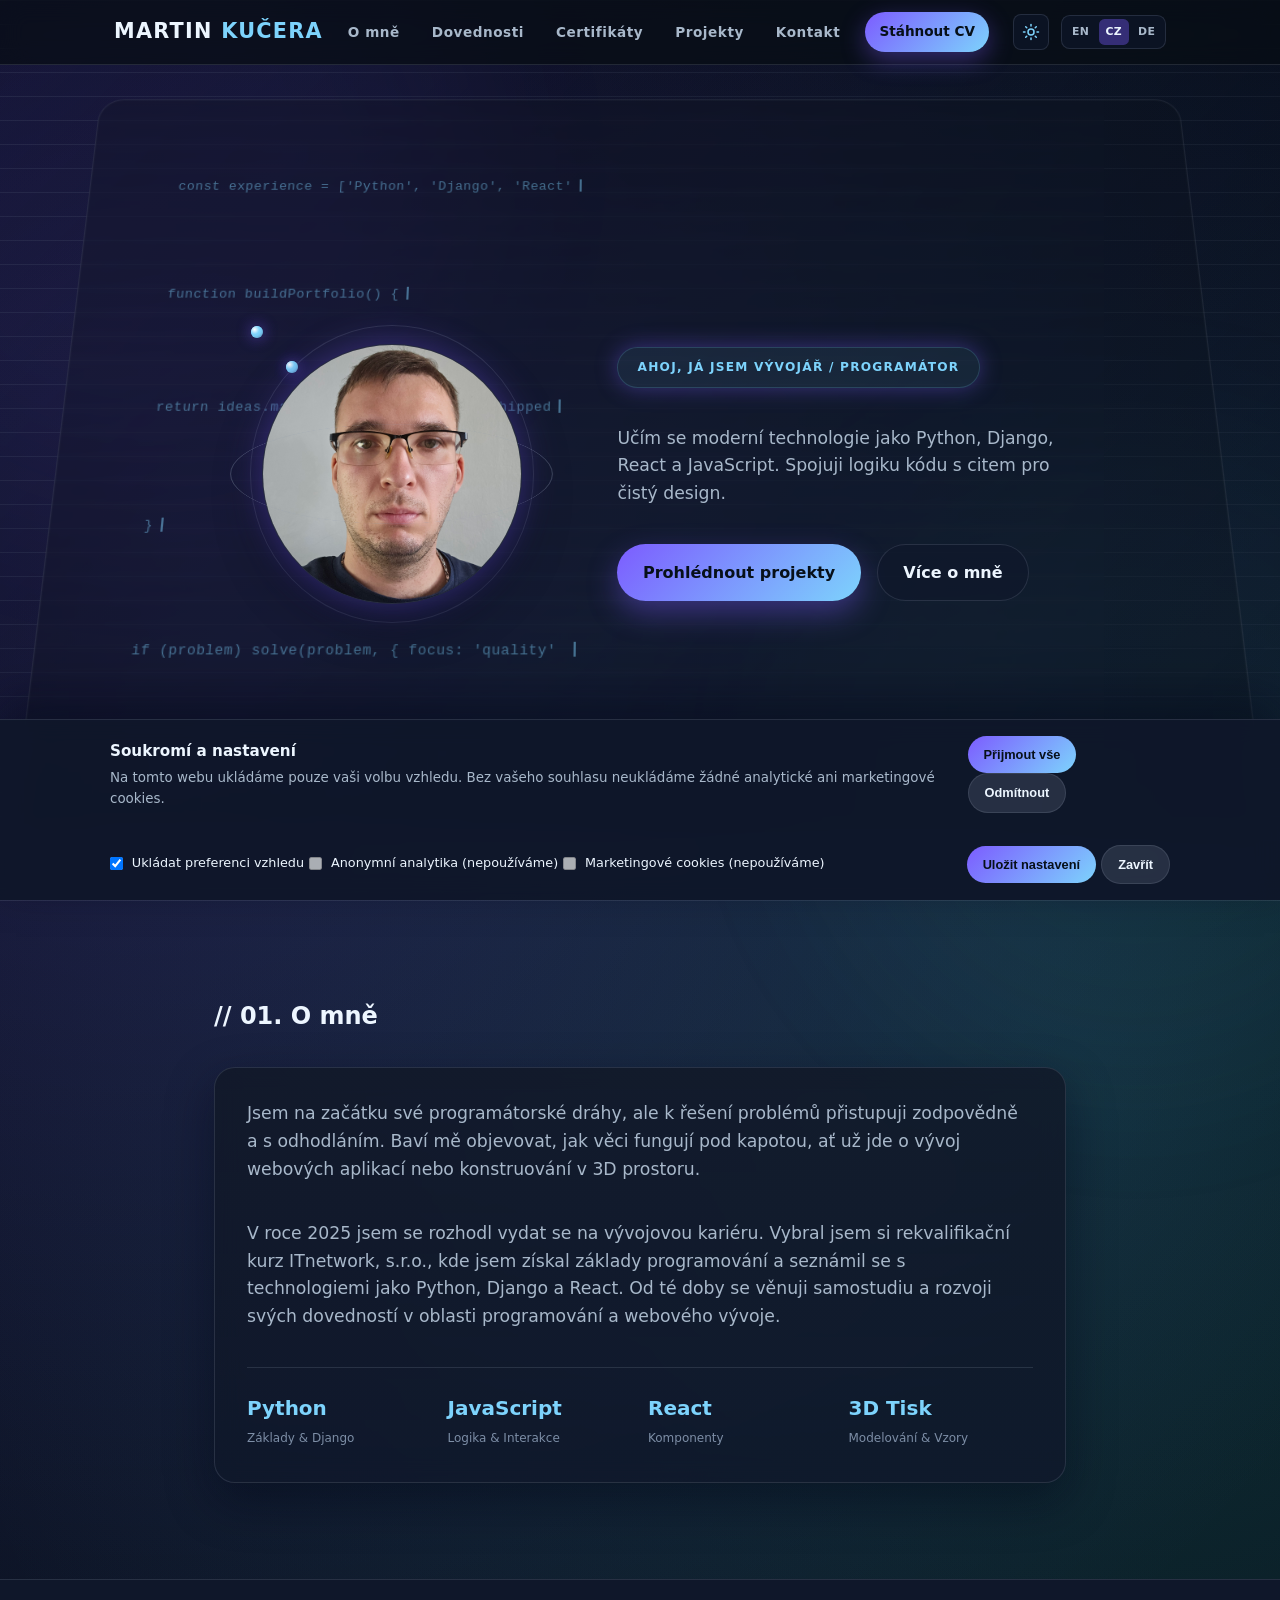
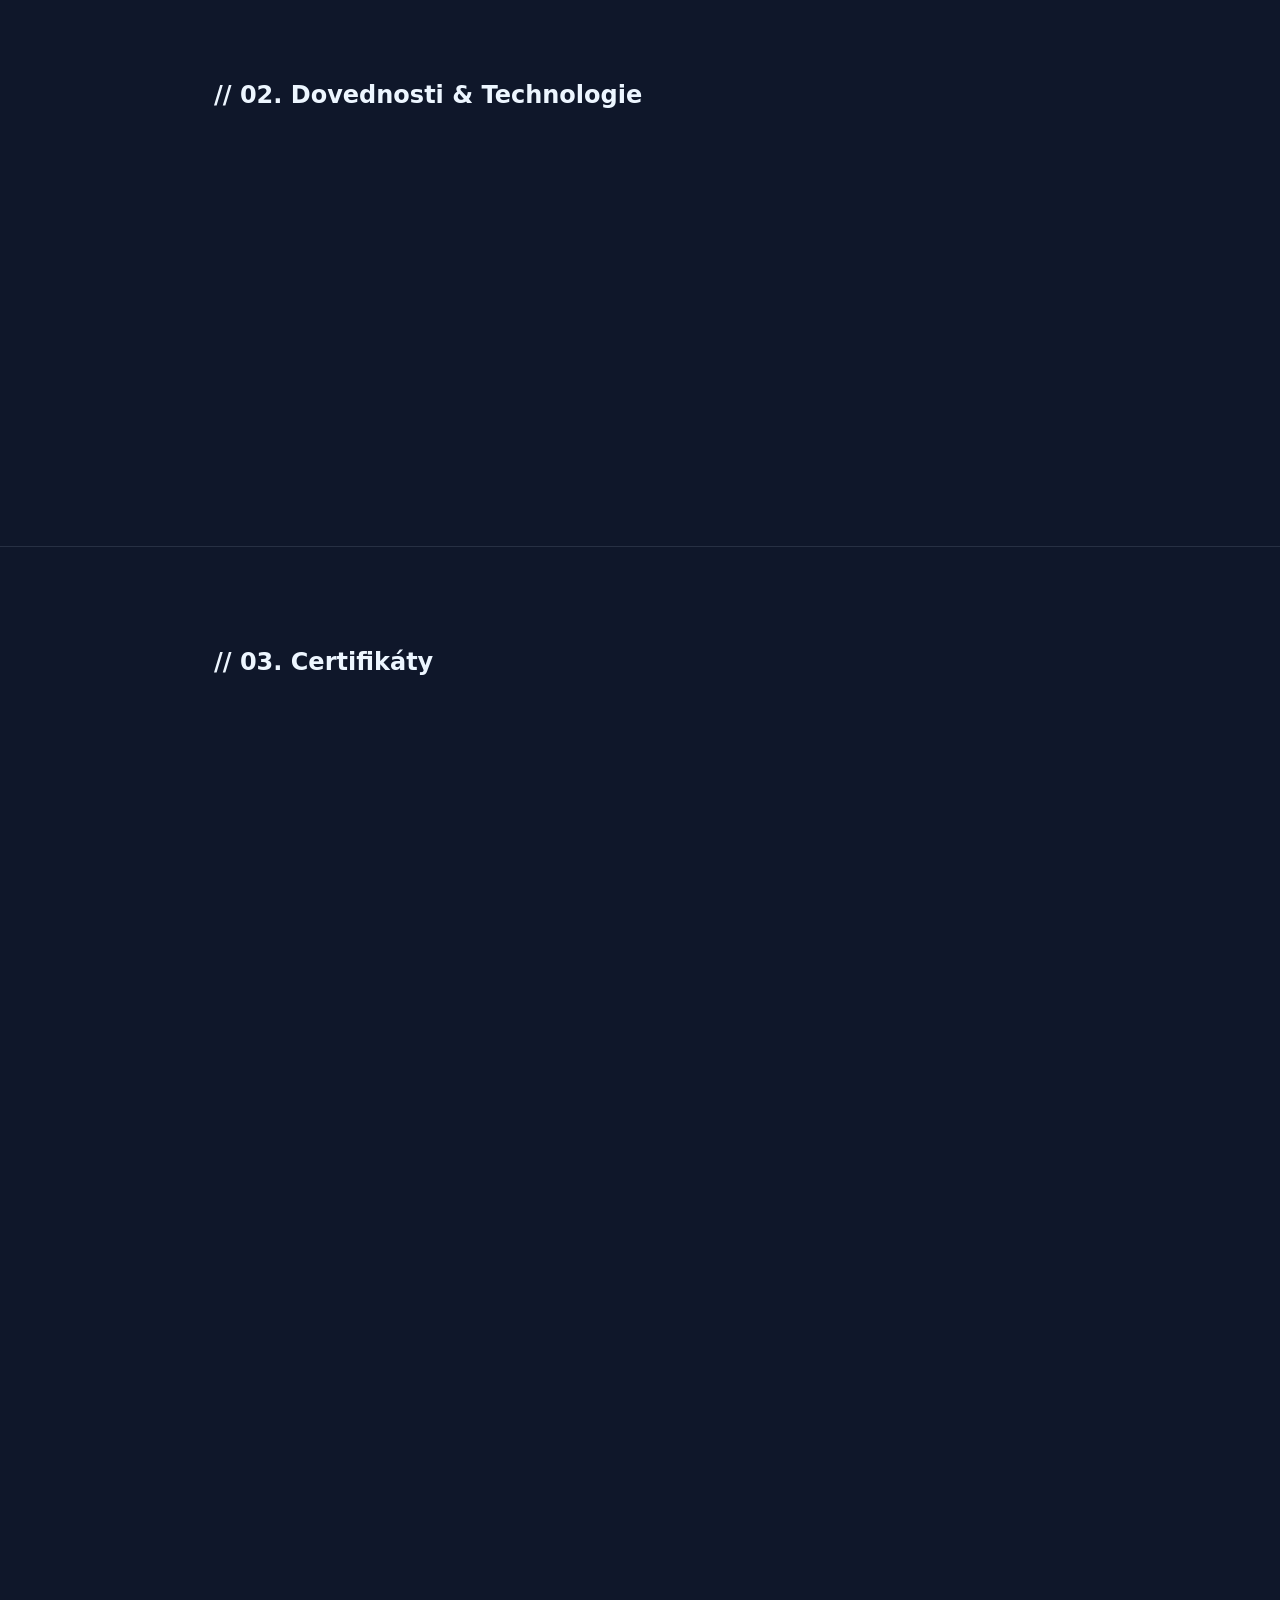
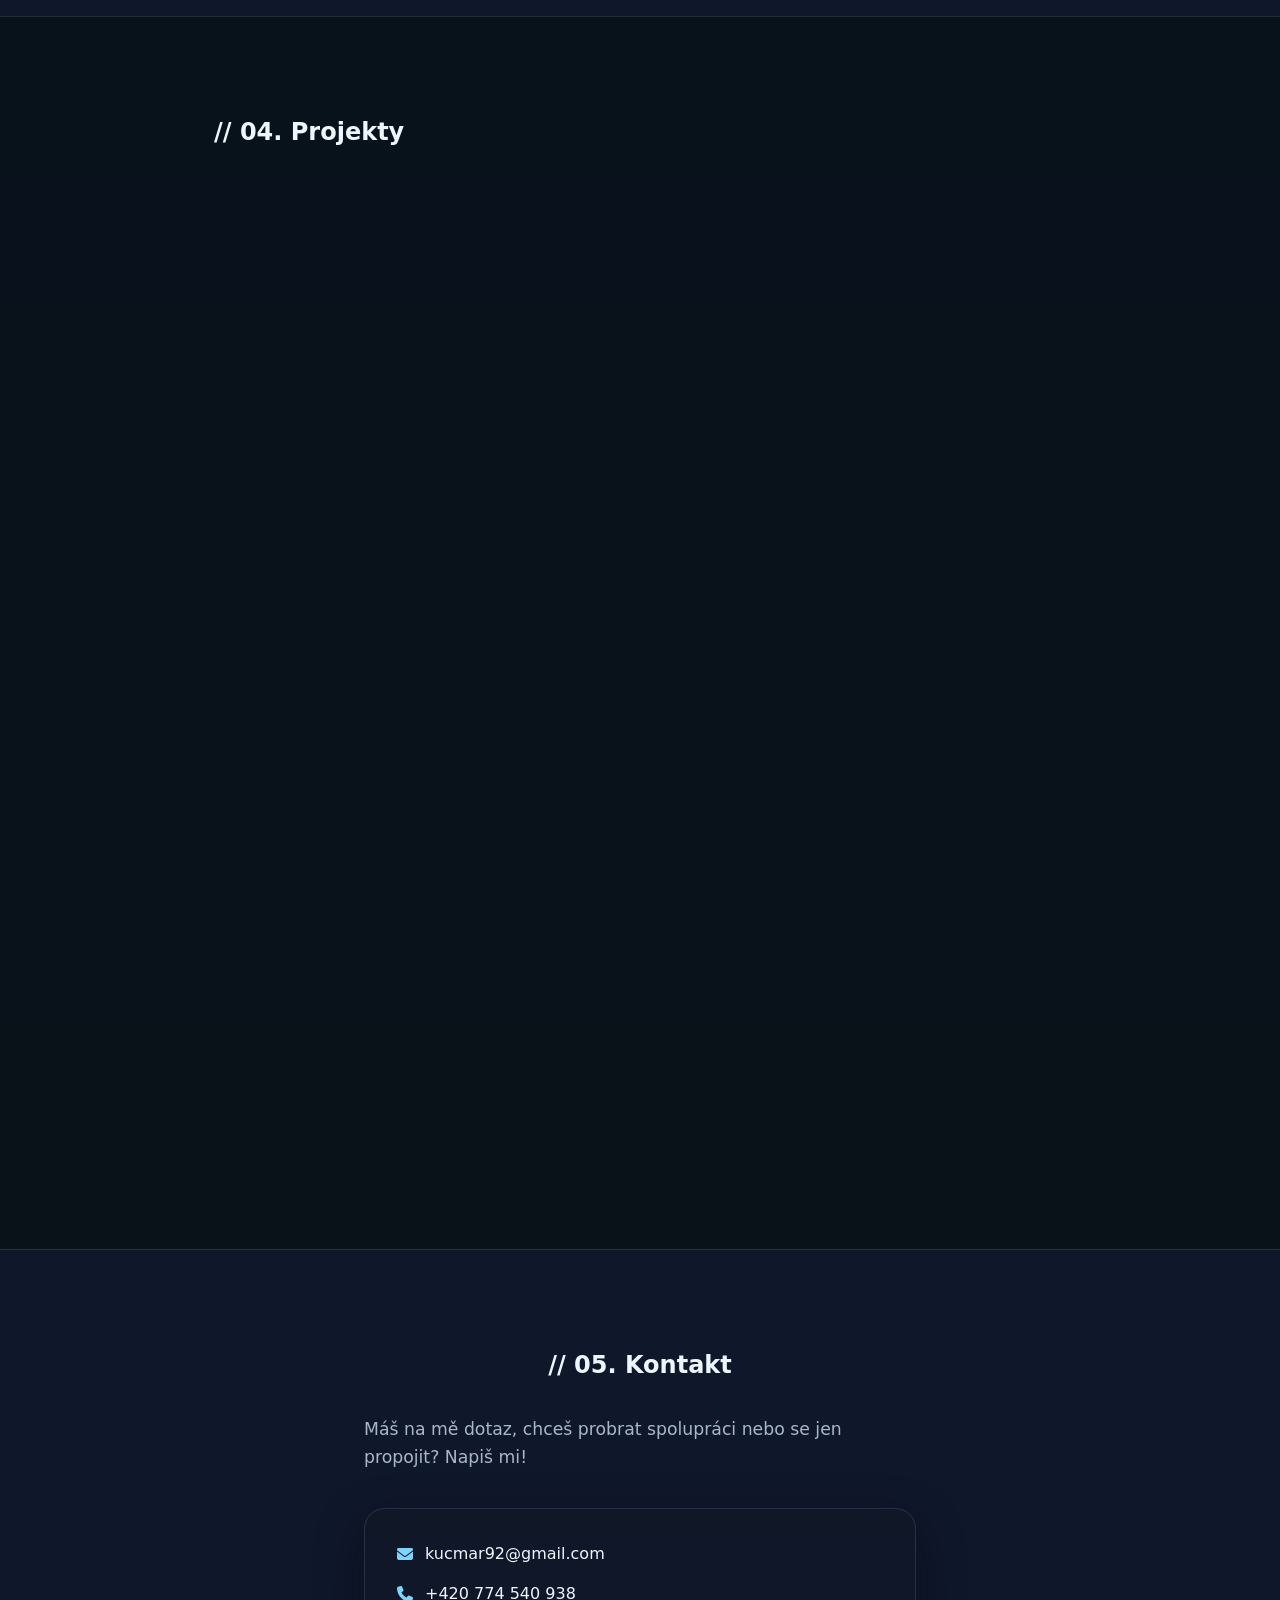
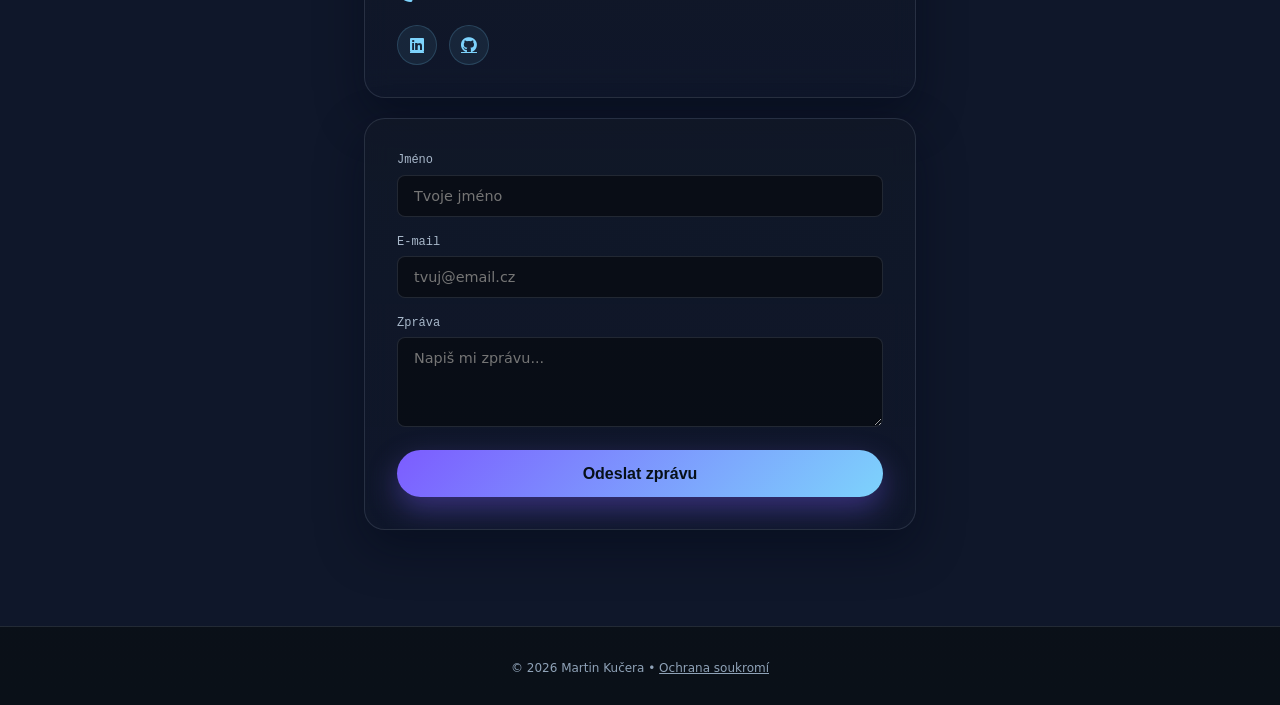
==== index_cz.html @ 9b953445 "Adding the EN and D mutations web" ====
﻿<!doctype html>
<html lang="cs">
  <head>
    <meta charset="UTF-8" />
    <meta name="viewport" content="width=device-width, initial-scale=1.0" />
    <meta name="description" content="Osobní portfolio Martina Kučery - programátora a vývojáře. Zde najdete informace o mých dovednostech, certifikátech, projektech a kontaktní údaje." />
    <title>Osobní Portfolio | Martin Kučera</title>
    <!-- Odkaz na vlastní CSS soubor -->
    <link rel="stylesheet" href="style.css" />
    <!-- Font Awesome pro ikony -->
    <link
      rel="stylesheet"
      href="https://cdnjs.cloudflare.com/ajax/libs/font-awesome/6.4.0/css/all.min.css"
    />
  </head>
  <body data-language="cs">
    <!-- Navigace -->
    <nav class="navbar">
      <div class="nav-container">
        <div class="nav-left">
          <a href="#" class="logo">Martin<span> Kučera</span></a>
        </div>

        <!-- Hlavní odkazy a tlačítka -->
        <div class="nav-menu" id="nav-menu">
          <ul class="nav-links">
            <li><a href="#about" class="nav-link">O mně</a></li>
            <li><a href="#skills" class="nav-link">Dovednosti</a></li>
            <li><a href="#certificates" class="nav-link">Certifikáty</a></li>
            <li><a href="#projects" class="nav-link">Projekty</a></li>
            <li><a href="#contact" class="nav-link">Kontakt</a></li>
          </ul>
        </div>

        <div class="nav-right">
          <a href="files/cv_martin_kucera.pdf" class="header-cv-btn" download>Stáhnout CV</a>

          <!-- Přepínání motivu -->
          <button class="theme-btn" id="theme-toggle" aria-label="Přepnout motiv">
            <svg id="sun-icon" xmlns="http://www.w3.org/2000/svg" width="18" height="18" viewBox="0 0 24 24" fill="none" stroke="currentColor" stroke-width="2" stroke-linecap="round" stroke-linejoin="round"><circle cx="12" cy="12" r="4"/><path d="M12 2v2"/><path d="M12 20v2"/><path d="m4.93 4.93 1.41 1.41"/><path d="m17.66 17.66 1.41 1.41"/><path d="M2 12h2"/><path d="M20 12h2"/><path d="m6.34 17.66-1.41 1.41"/><path d="m19.07 4.93-1.41 1.41"/></svg>
            <svg id="moon-icon" xmlns="http://www.w3.org/2000/svg" width="18" height="18" viewBox="0 0 24 24" fill="none" stroke="currentColor" stroke-width="2" stroke-linecap="round" stroke-linejoin="round"><path d="M12 3a6 6 0 0 0 9 9 9 9 0 1 1-9-9Z"/></svg>
          </button>
          <div class="language-switcher" aria-label="Language selector">
            <a class="language-btn" data-language="en" href="index.html">EN</a>
            <a class="language-btn is-active" data-language="cs" href="index_cz.html">CZ</a>
            <a class="language-btn" data-language="de" href="index_de.html">DE</a>
          </div>

          <!-- Hamburger tlačítko pro mobily -->
          <button class="hamburger" id="hamburger" aria-label="Menu">
            <span class="bar"></span>
            <span class="bar"></span>
            <span class="bar"></span>
          </button>
        </div>
      </div>
    </nav>

    <!-- Úvodní sekce (Hero) -->
    <header class="hero">
      <div class="hero-code-wall" aria-hidden="true">
        <div class="code-line line-1" data-code="const experience = ['Python', 'Django', 'React'];"></div>
        <div class="code-line line-2" data-code="function buildPortfolio() {"></div>
        <div class="code-line line-3" data-code="  return ideas.map((idea) =&gt; idea + ' → shipped');"></div>
        <div class="code-line line-4" data-code="}"></div>
        <div class="code-line line-5" data-code="if (problem) solve(problem, { focus: 'quality' });"></div>
      </div>
      <div class="container hero-container">
        <div class="hero-image-wrapper">
          <div class="hero-visual" aria-hidden="true">
            <div class="hero-orbit"></div>
            <div class="hero-orbit-two"></div>
            <div class="hero-image-box">
              <img src="images/avatar.jpg" alt="Martin Kučera" loading="lazy" />
            </div>
          </div>
        </div>
        <div class="hero-content">
          <span class="badge">Ahoj, já jsem vývojář / programátor</span>
          <h1 style="display: none;">Martin Kučera - Portfolio</h1>
          <p style="margin-top: 1rem;">
            Učím se moderní technologie jako Python, Django, React a JavaScript.
            Spojuji logiku kódu s citem pro čistý design.
          </p>
          <div class="hero-buttons">
            <a href="#projects" class="btn-primary">Prohlédnout projekty</a>
            <a href="#about" class="btn-secondary">Více o mně</a>
          </div>
        </div>
      </div>
    </header>

    <!-- Sekce O mně -->
    <section id="about" class="section">
      <div class="section-code section-code-about" aria-hidden="true">
        <span data-code="const mindset = ['zodpovědnost', 'učení', 'řešení'];"></span>
        <span data-code="function learnByBuilding() { return curiosity * focus; }"></span>
        <span data-code="const stack = ['Python', 'JavaScript', 'React'];"></span>
      </div>
      <div class="container">
        <h2 class="section-title"><span class="accent">//</span> 01. O mně</h2>
        <div class="card about-card">
          <p>
            Jsem na začátku své programátorské dráhy, ale k řešení problémů
            přistupuji zodpovědně a s odhodláním. Baví mě objevovat, jak věci
            fungují pod kapotou, ať už jde o vývoj webových aplikací nebo
            konstruování v 3D prostoru.
          </p>
          <p>V roce 2025 jsem se rozhodl vydat se na vývojovou karieru. Vybral jsem si
            rekvalifikační kurz ITnetWork, s.r.o., kde jsem získal základy programování a
            se seznámil s technologiemi jako Python, Django a React. Od té
            doby se věnuji samostudiu a rozvoji svých dovedností v oblasti
            programování a webového vývoje.
          </p>
          <div class="about-grid">
            <div>
              <span class="stat-title">Python</span>
              <span class="stat-desc">Základy &amp; Django</span>
            </div>
            <div>
              <span class="stat-title">JavaScript</span>
              <span class="stat-desc">Logika &amp; Interakce</span>
            </div>
            <div>
              <span class="stat-title">React</span>
              <span class="stat-desc">Komponenty</span>
            </div>
            <div>
              <span class="stat-title">3D Tisk</span>
              <span class="stat-desc">Modelování &amp; Vzory</span>
            </div>
          </div>
        </div>
      </div>
    </section>

    <!-- Sekce Dovednosti -->
    <section id="skills" class="section bg-alt">
      <div class="section-code section-code-skills" aria-hidden="true">
        <span data-code="const frontend = ['HTML', 'CSS', 'JavaScript'];"></span>
        <span data-code="const backend = ['Python', 'Django', 'SQLite'];"></span>
        <span data-code="const tools = ['Git', 'OpenSCAD', 'debugging'];"></span>
      </div>
      <div class="container">
        <h2 class="section-title">
          <span class="accent">//</span> 02. Dovednosti &amp; Technologie
        </h2>
        <div class="grid-3">
          <div class="card skill-card">
            <i class="fa-solid fa-code skill-icon"></i>
            <h3>Frontend</h3>
            <p>
              HTML5, CSS3, JavaScript (ES6+), React. Tvorba responzivních
              rozhraní.
            </p>
          </div>
          <div class="card skill-card">
            <i class="fa-solid fa-server skill-icon"></i>
            <h3>Backend</h3>
            <p>
              Python, Django Framework, REST API, práce s databázemi (SQLite).
            </p>
          </div>
          <div class="card skill-card">
            <i class="fa-solid fa-cube skill-icon"></i>
            <h3>Nástroje &amp; Ostatní</h3>
            <p>
              Git / GitHub, OpenSCAD (3D modelování), ladění kódu a chuť
              neustále se učit.
            </p>
          </div>
        </div>
      </div>
    </section>

    <!-- Sekce Certifikáty -->
    <section id="certificates" class="section bg-alt">
      <div class="section-code section-code-projects" aria-hidden="true">
        <span data-code="const certificates = ['Python', 'JavaScript', 'Django'];"></span>
        <span data-code="certificates.forEach((cert) =&gt; validate(cert));"></span>
        <span data-code="console.log('Completed learning path: verified');"></span>
      </div>
      <div class="container">
        <h2 class="section-title">
          <span class="accent">//</span> 03. Certifikáty
        </h2>
        <div class="cert-grid">
          <div class="card cert-card">
            <div class="cert-icon"><i class="fa-solid fa-certificate"></i></div>
            <div class="cert-content">
              <span class="cert-tag">Python</span>
              <h3>Základy Pythonu</h3>
              <p>Programovací základy a struktura řešení v Pythonu.</p>
            </div>
            <a href="files/Certifikat_Zakladni_konstrukce_jazyka_Python.pdf" target="_blank" rel="noopener noreferrer" class="cert-link">PDF</a>
          </div>

          <div class="card cert-card">
            <div class="cert-icon"><i class="fa-solid fa-certificate"></i></div>
            <div class="cert-content">
              <span class="cert-tag">Python</span>
              <h3>Python Follow up</h3>
              <p>Rozšířené dovednosti po základním kurzu v Pythonu.</p>
            </div>
            <a href="files/Certificate Python Follow up (2) Martin Kučera..pdf" target="_blank" rel="noopener noreferrer" class="cert-link">PDF</a>
          </div>

          <div class="card cert-card">
            <div class="cert-icon"><i class="fa-solid fa-certificate"></i></div>
            <div class="cert-content">
              <span class="cert-tag">JavaScript</span>
              <h3>Základy JavaScriptu</h3>
              <p>Proměnné, funkce, logika a interaktivní chování.</p>
            </div>
            <a href="files/Certifikat_Zakladni_konstrukce_jazyka_JavaScript.pdf" target="_blank" rel="noopener noreferrer" class="cert-link">PDF</a>
          </div>

          <div class="card cert-card">
            <div class="cert-icon"><i class="fa-solid fa-certificate"></i></div>
            <div class="cert-content">
              <span class="cert-tag">Django</span>
              <h3>Základy Django</h3>
              <p>Práce s frameworkem Django a základní architekturou aplikace.</p>
            </div>
            <a href="files/Certifikat_Zaklady_Django_frameworku_pro_Python.pdf" target="_blank" rel="noopener noreferrer" class="cert-link">PDF</a>
          </div>

          <div class="card cert-card">
            <div class="cert-icon"><i class="fa-solid fa-certificate"></i></div>
            <div class="cert-content">
              <span class="cert-tag">React</span>
              <h3>Základy Reactu</h3>
              <p>Komponenty, props, stav a základní render flow.</p>
            </div>
            <a href="files/Certifikat_Zaklady_React.pdf" target="_blank" rel="noopener noreferrer" class="cert-link">PDF</a>
          </div>

          <div class="card cert-card">
            <div class="cert-icon"><i class="fa-solid fa-certificate"></i></div>
            <div class="cert-content">
              <span class="cert-tag">Git</span>
              <h3>Git</h3>
              <p>Práce s verzováním, větvemi a workflow v GitHub.</p>
            </div>
            <a href="files/Certifikat_Git.pdf" target="_blank" rel="noopener noreferrer" class="cert-link">PDF</a>
          </div>

          <div class="card cert-card">
            <div class="cert-icon"><i class="fa-solid fa-certificate"></i></div>
            <div class="cert-content">
              <span class="cert-tag">Web</span>
              <h3>Moderní webdesign</h3>
              <p>Moderní přístup k designu a UX v webových projektech.</p>
            </div>
            <a href="files/Certifikat_Moderni_webdesign.pdf" target="_blank" rel="noopener noreferrer" class="cert-link">PDF</a>
          </div>

          <div class="card cert-card">
            <div class="cert-icon"><i class="fa-solid fa-certificate"></i></div>
            <div class="cert-content">
              <span class="cert-tag">API</span>
              <h3>REST API v Django</h3>
              <p>Vytváření API a práce s daty v reálném projektu.</p>
            </div>
            <a href="files/Certifikat_REST_API_v_Django_-_Filmova_databaze.pdf" target="_blank" rel="noopener noreferrer" class="cert-link">PDF</a>
          </div>

          <div class="card cert-card">
            <div class="cert-icon"><i class="fa-solid fa-certificate"></i></div>
            <div class="cert-content">
              <span class="cert-tag">SQL</span>
              <h3>SQLite</h3>
              <p>Databázové operace a práce se strukturou dat.</p>
            </div>
            <a href="files/Certifikat_SQLite_databaze_krok_za_krokem.pdf" target="_blank" rel="noopener noreferrer" class="cert-link">PDF</a>
          </div>

          <div class="card cert-card">
            <div class="cert-icon"><i class="fa-solid fa-certificate"></i></div>
            <div class="cert-content">
              <span class="cert-tag">Python</span>
              <h3>NumPy</h3>
              <p>Práce s daty a matematickými operacemi v Pythonu.</p>
            </div>
            <a href="files/Certifikat_NumPy_-_Matematika_v_Pythonu.pdf" target="_blank" rel="noopener noreferrer" class="cert-link">PDF</a>
          </div>
        </div>
      </div>
    </section>

    <!-- Sekce Projekty -->
    <section id="projects" class="section">
      <div class="section-code section-code-projects" aria-hidden="true">
        <span data-code="const projects = ['směnárna', 'spotřeba', 'automatizace'];"></span>
        <span data-code="projects.forEach((project) =&gt; ship(project));"></span>
        <span data-code="console.log('Feedback loop: learn → improve → deploy');"></span>
      </div>
      <div class="container">
        <h2 class="section-title">
          <span class="accent">//</span> 04. Projekty
        </h2>
        <div class="grid-2">
          <!-- Projekt 1 -->
          <div class="card project-card">
            <div class="project-image-box">
              <img src="images/smenarna.png" alt="Směnárenská aplikace" loading="lazy" />
            </div>
            <div>
              <div class="project-header">
                <span class="tag">Python</span>
                <a
                  href="https://github.com/Martiaku/Smenarna_terminal_2"
                  class="project-link"
                  aria-label="GitHub repozitář - Směnárenská aplikace"
                  ><i class="fa-brands fa-github"></i
                ></a>
              </div>
              <h3>Směnárenská aplikace</h3>
              <p>
                Interaktivní konzolová aplikace navržená pro správu a výpočet
                směnárenských operací. Projekt vznikl v rámci mého
                sebevzdělávání v programování s důrazem na čistou logiku.
              </p>
            </div>
            <div class="project-tags">
              <span>#python</span>
              <span>#Terminálová_aplikace</span>
            </div>
          </div>

          <!-- Projekt 2 -->
          <div class="card project-card">
            <div class="project-image-box">
              <img src="images/spotreba.png" alt="Sledování spotřeby energie" loading="lazy" />
            </div>
            <div>
              <div class="project-header">
                <span class="tag">Python</span>
                <a
                  href="https://github.com/Martiaku/Sledovani_spotreby_energii_2"
                  class="project-link"
                  aria-label="GitHub repozitář - Sledování spotřeby energie"
                  ><i class="fa-brands fa-github"></i
                ></a>
              </div>
              <h3>Sledování spotřeby energie</h3>
              <p>
                Praktická konzolová aplikace v Pythonu navržená pro evidenci,
                výpočet a analýzu domácí spotřeby energií.
              </p>
            </div>
            <div class="project-tags">
              <span>#python</span>
              <span>#Terminálová_aplikace</span>
            </div>
          </div>
        </div>
      </div>
    </section>

    <!-- Sekce Kontakt -->
    <section id="contact" class="section bg-alt">
      <div class="section-code section-code-contact" aria-hidden="true">
        <span data-code="const contact = { email: 'kucmar92@gmail.com', phone: '+420 ...' };"></span>
        <span data-code="if (projectIdeas.length) sendMessage(contact);"></span>
        <span data-code="return 'Let\'s build something meaningful.';"></span>
      </div>
      <div class="container contact-container">
        <h2 class="section-title center">
          <span class="accent">//</span> 05. Kontakt
        </h2>
        <p class="contact-text">
          Máš na mě dotaz, chceš probrat spolupráci nebo se jen propojit? Napiš
          mi!
        </p>

        <div class="contact-details card">
          <div class="contact-detail-item">
            <i class="fa-solid fa-envelope"></i>
            <a href="mailto:kucmar92@gmail.com">kucmar92@gmail.com</a>
          </div>
          <div class="contact-detail-item">
            <i class="fa-solid fa-phone"></i>
            <a href="tel:+420774540938">+420 774 540 938</a>
          </div>
          <div class="contact-socials">
            <a href="https://www.linkedin.com/in/martin-ku%C4%8Dera-2260713b6/" target="_blank" rel="noopener noreferrer" class="social-link" aria-label="LinkedIn">
              <i class="fa-brands fa-linkedin"></i>
            </a>
            <a href="https://github.com/Martiaku" target="_blank" rel="noopener noreferrer" class="social-link" aria-label="GitHub">
              <i class="fa-brands fa-github"></i>
            </a>
          </div>
        </div>

        <div class="card form-card">
          <!-- Formulář propojený s tvým Formspree endpointem -->
          <form action="https://formspree.io/f/xjybwwgn" method="POST">
            <div class="form-group">
              <label for="name">Jméno</label>
              <input type="text" id="name" name="name" placeholder="Tvoje jméno" required />
            </div>
            <div class="form-group">
              <label for="email">E-mail</label>
              <input type="email" id="email" name="email" placeholder="tvuj@email.cz" required />
            </div>
            <div class="form-group">
              <label for="message">Zpráva</label>
              <textarea id="message" name="message" rows="4" placeholder="Napiš mi zprávu..." required></textarea>
            </div>
            <button type="submit" class="btn-primary full-width">
              Odeslat zprávu
            </button>
          </form>
        </div>
      </div>
    </section>

    <!-- Patička -->
    <footer>
      <p>&copy; 2026 Martin Kučera &bull; <a href="privacy_cz.html" style="color: inherit; text-decoration: underline;">Ochrana soukromí</a></p>
    </footer>

    <!-- Lightbox (modální okno) -->
    <div id="image-modal" class="modal">
      <span class="modal-close">&times;</span>
      <img class="modal-content" id="modal-img" alt="Zvětšený náhled">
    </div>

    <script src="script.js" defer></script>
  </body>
</html>
---- style.css ----
﻿/* ==========================================
   1. ZÁKLADNÍ PROMĚNNÉ A RESET
   ========================================== */
* {
    margin: 0;
    padding: 0;
    box-sizing: border-box;
}

html {
    scroll-behavior: smooth;
}

:root {
    --bg: #070b12;
    --bg-2: #0f172a;
    --panel: rgba(15, 23, 42, 0.72);
    --panel-strong: rgba(15, 23, 42, 0.9);
    --text: #edf6ff;
    --muted: #a8b8ca;
    --muted-light: #7d8ea6;
    --line: rgba(148, 163, 184, 0.18);
    --accent: #7c5cff;
    --accent-2: #7dd3fc;
    --accent-3: #ff9f43;
    --glow: rgba(124, 92, 255, 0.38);
    --shadow: rgba(2, 6, 23, 0.45);
    --scroll: 0px;
    
    --navbar-bg: rgba(8, 13, 20, 0.72);
    --card-bg-1: rgba(17, 24, 39, 0.82);
    --card-bg-2: rgba(15, 23, 42, 0.78);
    --card-hover-border: rgba(124, 58, 237, 0.6);
    --badge-bg: rgba(125, 211, 252, 0.08);
    --badge-border: rgba(125, 211, 252, 0.18);
    --btn-sec-bg: rgba(15, 23, 42, 0.55);
    --btn-sec-hover: rgba(29, 36, 52, 0.7);
    --input-bg: rgba(9, 14, 22, 0.92);
    --footer-color: #8fa2b7;
    --code-color: rgba(125, 211, 252, 0.9);
    --section-code-bg: rgba(8, 13, 20, 0.34);
    
    --body-bg: 
        radial-gradient(circle at 15% 10%, rgba(124, 92, 255, 0.22), transparent 28%),
        radial-gradient(circle at 85% 20%, rgba(61, 217, 214, 0.15), transparent 26%),
        linear-gradient(180deg, #040a12 0%, #08131d 38%, #0a1018 100%);
}

body.light-mode {
    --bg: #f8fafc;
    --bg-2: #eef4f8;
    --panel: rgba(255, 255, 255, 0.82);
    --panel-strong: rgba(255, 255, 255, 0.96);
    --text: #0f172a;
    --muted: #475569;
    --muted-light: #64748b;
    --line: rgba(15, 23, 42, 0.1);
    --accent: #0f766e;
    --accent-2: #0f766e;
    --accent-3: #f59e0b;
    --glow: rgba(15, 118, 110, 0.18);
    --shadow: rgba(15, 23, 42, 0.08);

    --navbar-bg: rgba(255, 255, 255, 0.76);
    --card-bg-1: rgba(255, 255, 255, 0.96);
    --card-bg-2: rgba(248, 250, 252, 0.92);
    --card-hover-border: rgba(15, 118, 110, 0.3);
    --badge-bg: rgba(15, 148, 136, 0.08);
    --badge-border: rgba(15, 148, 136, 0.14);
    --btn-sec-bg: rgba(255, 255, 255, 0.8);
    --btn-sec-hover: rgba(255, 255, 255, 1);
    --input-bg: rgba(255, 255, 255, 0.9);
    --footer-color: #52525b;
    --code-color: #111827;
    --section-code-bg: rgba(255, 255, 255, 0.38);

    --body-bg: 
        radial-gradient(circle at 15% 10%, rgba(251, 146, 60, 0.12), transparent 24%),
        radial-gradient(circle at 85% 20%, rgba(13, 148, 136, 0.1), transparent 26%),
        linear-gradient(180deg, #f8fafc 0%, #eef4f8 35%, #f3f7fb 100%);
}

body {
    position: relative;
    background: var(--body-bg);
    color: var(--text);
    font-family: system-ui, -apple-system, BlinkMacSystemFont, 'Segoe UI', Roboto, sans-serif;
    line-height: 1.6;
    transition: background 0.3s ease, color 0.3s ease;
    overflow-x: hidden;
}

/* ==========================================
   2. POZADÍ A ANIMOVANÉ ELEMENTY (DEKORACE)
   ========================================== */
body::before,
body::after {
    content: "";
    position: fixed;
    width: 42rem;
    height: 42rem;
    border-radius: 50%;
    filter: blur(90px);
    opacity: 0.24;
    z-index: 0;
    pointer-events: none;
    animation: drift 18s ease-in-out infinite alternate;
}

body::before {
    top: -10rem;
    left: -12rem;
    background: rgba(124, 92, 255, 0.3);
}

body::after {
    right: -12rem;
    bottom: -12rem;
    background: rgba(61, 217, 214, 0.2);
    animation-delay: 3s;
}

/* ==========================================
   3. POMOCNÉ TŘÍDY A LAYOUT
   ========================================== */
.accent {
    color: var(--accent-2);
}

.container {
    max-width: 900px;
    margin: 0 auto;
    padding: 0 1.5rem;
    position: relative;
    z-index: 1;
}

.section {
    padding: 6rem 0;
    border-top: 1px solid var(--line);
    transition: border-color 0.3s ease;
    position: relative;
    z-index: 1;
    overflow: hidden;
}

.bg-alt {
    background: var(--bg-2);
}

.center {
    justify-content: center;
}

.full-width {
    width: 100%;
}

/* ==========================================
   4. KÓDOVÉ POZADÍ (EFEKTY)
   ========================================== */
.section-code,
.section-code-privacy {
    position: absolute;
    inset: 12% 4% 10% 4%;
    border: 1px solid var(--line);
    border-radius: 1.2rem;
    background: var(--section-code-bg);
    backdrop-filter: blur(3px);
    transform: perspective(1200px) rotateX(14deg) scale(1.04);
    opacity: 0;
    transition: opacity 0.55s ease, transform 0.55s ease;
    pointer-events: none;
    overflow: hidden;
    z-index: 0;
}

.section-code::before {
    content: "";
    position: absolute;
    inset: 0;
    background: linear-gradient(90deg, rgba(124, 92, 255, 0.08), transparent 35%, transparent 75%, rgba(61, 217, 214, 0.08));
}

.section-code span,
.section-code-privacy span {
    position: absolute;
    left: 7%;
    right: 10%;
    color: var(--code-color);
    font-family: "SFMono-Regular", Consolas, monospace;
    font-size: clamp(0.55rem, 1vw, 0.78rem);
    letter-spacing: 0.04em;
    white-space: nowrap;
    opacity: 0.8;
    animation: codeFloat 10s ease-in-out infinite alternate;
}

.section.is-active .section-code {
    opacity: 0.8;
    transform: perspective(1200px) rotateX(14deg) scale(1.02);
}

.section-code-about span:nth-child(1), .section-code-privacy span:nth-child(1) { top: 20%; }
.section-code-about span:nth-child(2), .section-code-privacy span:nth-child(2) { top: 42%; animation-delay: 1.2s; }
.section-code-about span:nth-child(3), .section-code-privacy span:nth-child(3) { top: 64%; animation-delay: 2.4s; }

.section-code-skills span:nth-child(1), .section-code-projects span:nth-child(1), .section-code-contact span:nth-child(1) { top: 18%; }
.section-code-skills span:nth-child(2), .section-code-projects span:nth-child(2), .section-code-contact span:nth-child(2) { top: 42%; animation-delay: 1.2s; }
.section-code-skills span:nth-child(3), .section-code-projects span:nth-child(3), .section-code-contact span:nth-child(3) { top: 66%; animation-delay: 2.4s; }

/* ==========================================
   5. KARTY (CARDS)
   ========================================== */
.card {
    background: linear-gradient(180deg, var(--card-bg-1), var(--card-bg-2));
    border: 1px solid var(--line);
    border-radius: 1.3rem;
    padding: 2rem;
    backdrop-filter: blur(12px);
    box-shadow: 0 18px 48px var(--shadow);
    transition: transform 0.25s ease, border-color 0.25s ease, box-shadow 0.25s ease, opacity 0.5s ease;
    position: relative;
    overflow: hidden;
    opacity: 0;
    transform: translateY(28px);
}

.card.is-visible,
.skill-card.is-visible,
.project-card.is-visible {
    opacity: 1;
    transform: translateY(0);
}

.card::before {
    content: "";
    position: absolute;
    inset: 0;
    background: linear-gradient(120deg, transparent 0%, rgba(255,255,255,0.04) 50%, transparent 100%);
    transform: translateX(-100%);
    transition: transform 0.7s ease;
}

.card:hover {
    border-color: var(--card-hover-border);
    transform: translateY(-4px);
    box-shadow: 0 18px 44px var(--glow);
}

.card:hover::before {
    transform: translateX(100%);
}

/* ==========================================
   6. NAVIGACE (NAVBAR)
   ========================================== */
.navbar {
    position: fixed;
    top: 0;
    left: 0;
    width: 100%;
    background: var(--navbar-bg);
    backdrop-filter: blur(12px);
    border-bottom: 1px solid var(--line);
    z-index: 100;
    transition: background-color 0.3s ease, border-color 0.3s ease;
}

.nav-container {
    max-width: 1100px;
    margin: 0 auto;
    padding: 0 1.5rem;
    height: 4rem;
    display: flex;
    align-items: center;
    justify-content: space-between;
}

.nav-left, .nav-right {
    display: flex;
    align-items: center;
    gap: 0.75rem;
}

.language-switcher {
    display: inline-flex;
    align-items: center;
    gap: 0.2rem;
    padding: 0.2rem;
    border: 1px solid var(--line);
    border-radius: 0.55rem;
    background: var(--panel);
}

.language-btn {
    display: inline-block;
    border: 0;
    border-radius: 0.35rem;
    padding: 0.28rem 0.4rem;
    color: var(--muted);
    background: transparent;
    font: inherit;
    font-size: 0.68rem;
    font-weight: 700;
    letter-spacing: 0.04em;
    cursor: pointer;
    text-decoration: none;
}

.language-btn:hover,
.language-btn.is-active {
    color: var(--text);
    background: var(--glow);
}

.logo {
    font-weight: 700;
    font-size: 1.3rem;
    color: var(--text);
    text-decoration: none;
    letter-spacing: 0.06em;
    text-transform: uppercase;
}

.logo span {
    color: var(--accent-2);
    transition: color 0.3s ease;
}

.nav-links {
    display: flex;
    list-style: none;
    gap: 2rem;
}

.nav-links a {
    position: relative;
    color: var(--muted);
    text-decoration: none;
    font-size: 0.85rem;
    font-weight: 600;
    letter-spacing: 0.04em;
    transition: color 0.2s ease, transform 0.2s ease;
}

.nav-links a::after {
    content: "";
    position: absolute;
    left: 0;
    bottom: -0.3rem;
    width: 100%;
    height: 2px;
    background: linear-gradient(90deg, var(--accent-2), var(--accent));
    transform: scaleX(0);
    transform-origin: left;
    transition: transform 0.25s ease;
}

.nav-links a:hover {
    color: var(--text);
    transform: translateY(-1px);
}

.nav-links a:hover::after {
    transform: scaleX(1);
}

/* Tlačítko motivu */
.theme-btn {
    background: var(--panel);
    border: 1px solid var(--line);
    color: var(--accent-2);
    width: 2.25rem;
    height: 2.25rem;
    border-radius: 0.5rem;
    display: flex;
    align-items: center;
    justify-content: center;
    cursor: pointer;
    transition: background-color 0.2s, border-color 0.2s, transform 0.2s ease;
}

.theme-btn:hover {
    background-color: var(--glow);
    border-color: var(--card-hover-border);
    transform: translateY(-1px);
}

#theme-toggle #moon-icon { display: none; }
#theme-toggle #sun-icon { display: block; }

body.light-mode #theme-toggle #sun-icon { display: none; }
body.light-mode #theme-toggle #moon-icon { display: block; }

/* ==========================================
   7. HERO SEKCE
   ========================================== */
.hero {
    min-height: 100vh;
    display: flex;
    align-items: center;
    padding: 7rem 0 4rem 0;
    position: relative;
    z-index: 1;
    overflow: hidden;
}

.hero::before {
    content: "";
    position: absolute;
    inset: 0;
    background:
        linear-gradient(135deg, rgba(5, 10, 18, 0.2), rgba(15, 23, 42, 0.7)),
        repeating-linear-gradient(
            to bottom,
            var(--line),
            var(--line) 1px,
            transparent 1px,
            transparent 24px
        );
    opacity: 0.8;
    z-index: 0;
}

.hero-code-wall {
    position: absolute;
    inset: 10% 8% 12% 8%;
    border: 1px solid var(--line);
    border-radius: 1.5rem;
    background: var(--section-code-bg);
    backdrop-filter: blur(3px);
    overflow: hidden;
    box-shadow: inset 0 0 0 1px rgba(255, 255, 255, 0.02);
    transform: perspective(1200px) rotateX(14deg) scale(1.08);
    opacity: 0.7;
    z-index: 0;
}

.code-line {
    position: absolute;
    left: 8%;
    right: 12%;
    color: var(--code-color);
    font-family: "SFMono-Regular", Consolas, monospace;
    font-size: clamp(0.56rem, 1vw, 0.82rem);
    letter-spacing: 0.04em;
    white-space: nowrap;
    opacity: 0.75;
    animation: codeScroll 12s ease-in-out infinite alternate;
}

.code-line::after,
.section-code span::after {
    content: "";
    display: inline-block;
    width: 0.62ch;
    height: 1em;
    vertical-align: -0.15em;
    margin-left: 0.12rem;
    border-right: 2px solid var(--code-color);
    animation: blink 0.9s steps(1) infinite;
}

.line-1 { top: 12%; animation-delay: 0s; }
.line-2 { top: 28%; animation-delay: 1.2s; }
.line-3 { top: 44%; animation-delay: 2.4s; }
.line-4 { top: 60%; animation-delay: 3.6s; }
.line-5 { top: 76%; animation-delay: 4.8s; }

.hero-container {
    display: grid;
    grid-template-columns: 1fr;
    gap: 2.5rem;
    align-items: center;
    text-align: center;
    position: relative;
    z-index: 1;
}

@media (min-width: 900px) {
    .hero-container {
        grid-template-columns: minmax(350px, 1.03fr) minmax(0, 1.3fr);
        text-align: left;
        gap: 3rem;
    }
}

.badge {
    display: inline-block;
    padding: 0.6rem 1.2rem;
    font-size: 0.76rem;
    font-weight: 700;
    letter-spacing: 0.1em;
    text-transform: uppercase;
    color: var(--accent-2);
    background: var(--badge-bg);
    border: 1px solid var(--badge-border);
    border-radius: 999px;
    margin-bottom: 1.3rem;
    box-shadow: 0 0 22px var(--glow);
}

.hero h1 {
    font-size: clamp(2.7rem, 5vw, 5rem);
    font-weight: 800;
    letter-spacing: -0.06em;
    margin-bottom: 1.4rem;
    line-height: 0.96;
    color: var(--text);
}

.hero p, .about-card p, .skill-card p, .project-card p, .contact-text {
    color: var(--muted);
    font-size: 1.08rem;
    margin-bottom: 2.3rem;
}

.hero-buttons {
    display: flex;
    gap: 1rem;
    justify-content: center;
    flex-wrap: wrap;
}

@media (min-width: 768px) {
    .hero-buttons {
        justify-content: flex-start;
    }
}

.hero-image-wrapper {
    position: relative;
    display: flex;
    justify-content: center;
    align-items: center;
    min-height: 460px;
    transform: translateY(calc(var(--scroll) * 0.12));
}

.hero-visual {
    position: relative;
    width: min(100%, 420px);
    aspect-ratio: 1;
    display: grid;
    place-items: center;
}

.hero-visual::before,
.hero-visual::after {
    content: "";
    position: absolute;
    inset: 12% 8%;
    border-radius: 50%;
    border: 1px solid var(--line);
    transform: rotateX(70deg) scale(1.08);
}

.hero-orbit,
.hero-orbit-two {
    position: absolute;
    inset: 8% 10%;
    border-radius: 50%;
    border: 1px solid var(--line);
    animation: spin 23s linear infinite;
}

.hero-orbit-two {
    inset: 18% 20%;
    border-style: dashed;
    animation-direction: reverse;
    animation-duration: 30s;
}

.hero-orbit::before,
.hero-orbit-two::before,
.hero-orbit::after,
.hero-orbit-two::after {
    content: "";
    position: absolute;
    width: 12px;
    height: 12px;
    border-radius: 50%;
    background: radial-gradient(circle at 30% 30%, #fff, var(--accent-2) 40%, rgba(125,211,252,0.2) 100%);
    box-shadow: 0 0 16px var(--glow);
}

.hero-image-box {
    position: relative;
    width: min(70vw, 260px);
    height: min(70vw, 260px);
    border-radius: 50%;
    background: var(--section-code-bg);
    border: 1px solid var(--line);
    display: flex;
    align-items: center;
    justify-content: center;
    box-shadow: 0 0 35px var(--glow), 0 18px 48px var(--shadow);
    overflow: hidden;
    animation: float 6s ease-in-out infinite;
}

.hero-image-box img {
    width: 100%;
    height: 100%;
    object-fit: cover;
}

/* ==========================================
   8. TLAČÍTKA (BUTTONS)
   ========================================== */
.btn-primary, .header-cv-btn {
    background: linear-gradient(135deg, var(--accent), var(--accent-2));
    color: #071019;
    font-weight: 700;
    text-decoration: none;
    border-radius: 999px;
    transition: transform 0.2s ease, box-shadow 0.2s ease;
    display: inline-flex;
    align-items: center;
    justify-content: center;
    border: none;
    cursor: pointer;
}

.btn-primary {
    padding: 0.9rem 1.6rem;
    font-size: 1rem;
    box-shadow: 0 12px 30px var(--glow);
}

.header-cv-btn {
    padding: 0.55rem 0.9rem;
    margin-right: 0.75rem;
    font-size: 0.85Rem;
    box-shadow: 0 8px 24px var(--glow);
}

.btn-secondary {
    background: var(--btn-sec-bg);
    color: var(--text);
    border: 1px solid var(--line);
    padding: 0.9rem 1.6rem;
    border-radius: 999px;
    font-weight: 600;
    text-decoration: none;
    transition: transform 0.2s ease, border-color 0.2s ease, background 0.2s ease;
    display: inline-block;
}

.btn-secondary:hover, .btn-primary:hover, .header-cv-btn:hover {
    transform: translateY(-2px);
}

/* ==========================================
   9. SEKCE O MNĚ, DOVEDNOSTI, PROJEKTY
   ========================================== */
.section-title {
    font-size: 1.5rem;
    font-weight: bold;
    margin-bottom: 2rem;
    display: flex;
    align-items: center;
    gap: 0.75rem;
    color: var(--text);
}

.about-grid {
    display: grid;
    grid-template-columns: repeat(2, 1fr);
    gap: 1rem;
    padding-top: 1.5rem;
    border-top: 1px solid var(--line);
}

@media (min-width: 768px) {
    .about-grid { grid-template-columns: repeat(4, 1fr); }
}

.stat-title {
    display: block;
    color: var(--accent-2);
    font-weight: bold;
    font-size: 1.25rem;
}

.stat-desc {
    font-size: 0.75rem;
    color: var(--muted-light);
}

.grid-3 {
    display: grid;
    grid-template-columns: 1fr;
    gap: 1.5rem;
}

.cert-grid {
    display: grid;
    grid-template-columns: 1fr;
    gap: 1.25rem;
}

@media (min-width: 768px) {
    .grid-3 { grid-template-columns: repeat(3, 1fr); }
    .grid-2 { grid-template-columns: repeat(2, 1fr); }
    .cert-grid { grid-template-columns: repeat(2, minmax(0, 1fr)); }
}

.grid-2 {
    display: grid;
    grid-template-columns: 1fr;
    gap: 1.5rem;
}

.cert-card {
    display: flex;
    align-items: center;
    gap: 1rem;
    padding: 1.2rem 1.1rem;
    min-height: 140px;
}

.cert-icon {
    width: 3rem;
    height: 3rem;
    border-radius: 0.9rem;
    display: flex;
    align-items: center;
    justify-content: center;
    background: linear-gradient(135deg, rgba(124, 92, 255, 0.14), rgba(61, 217, 214, 0.12));
    color: var(--accent-2);
    font-size: 1.2rem;
    flex-shrink: 0;
}

.cert-content {
    flex: 1;
    min-width: 0;
}

.cert-tag {
    display: inline-block;
    margin-bottom: 0.45rem;
    font-size: 0.68rem;
    font-weight: 700;
    letter-spacing: 0.08em;
    text-transform: uppercase;
    color: var(--accent-2);
    font-family: monospace;
}

.cert-card h3 {
    margin: 0 0 0.45rem;
    font-size: 1.05rem;
    color: var(--text);
}

.cert-card p {
    margin: 0;
    color: var(--muted);
    font-size: 0.82rem;
    line-height: 1.5;
}

.cert-link {
    display: inline-flex;
    align-items: center;
    justify-content: center;
    min-width: 56px;
    padding: 0.5rem 0.8rem;
    border-radius: 999px;
    text-decoration: none;
    color: #0f172a;
    background: linear-gradient(135deg, #8b5cf6, #38bdf8);
    font-size: 0.72rem;
    font-weight: 700;
    letter-spacing: 0.04em;
    box-shadow: 0 10px 22px rgba(124, 92, 255, 0.2);
}

.cert-link:hover {
    transform: translateY(-1px);
}

.skill-icon, .tag, .contact-detail-item i, .social-link {
    color: var(--accent-2);
}

.skill-card h3, .project-card h3, .privacy-card h3 {
    font-size: 1.125rem;
    margin-bottom: 0.5rem;
    color: var(--text);
}

.project-image-box {
    width: 100%;
    height: 180px;
    border-radius: 0.8rem;
    overflow: hidden;
    margin-bottom: 1.25rem;
    background: rgba(0, 0, 0, 0.2);
    border: 1px solid var(--line);
}

.project-image-box img {
    width: 100%;
    height: 100%;
    object-fit: cover;
    transition: transform 0.45s ease;
}

.project-card:hover .project-image-box img {
    transform: scale(1.07);
}

.project-header {
    display: flex;
    justify-content: space-between;
    align-items: center;
    margin-bottom: 1rem;
}

.project-tags {
    display: flex;
    gap: 0.5rem;
    padding-top: 1rem;
    border-top: 1px solid var(--line);
    font-family: monospace;
    font-size: 0.75rem;
    color: var(--muted-light);
}

/* ==========================================
   10. KONTAKT A FORMULÁŘ
   ========================================== */
.contact-container {
    max-width: 600px;
}

.form-group {
    margin-bottom: 1rem;
}

.form-group label {
    display: block;
    font-family: monospace;
    font-size: 0.75rem;
    color: var(--muted);
    margin-bottom: 0.25rem;
}

.form-group input, .form-group textarea {
    width: 100%;
    background-color: var(--input-bg);
    border: 1px solid var(--line);
    border-radius: 0.5rem;
    padding: 0.75rem 1rem;
    color: var(--text);
    font-family: inherit;
    font-size: 0.9rem;
    transition: border-color 0.2s, background-color 0.3s ease, color 0.3s ease;
}

.form-group input:focus, .form-group textarea:focus {
    outline: none;
    border-color: var(--accent-2);
}

.contact-details {
    display: flex;
    flex-direction: column;
    gap: 0.9rem;
    margin-bottom: 1.25rem;
    align-items: flex-start;
}

.contact-detail-item {
    display: flex;
    align-items: center;
    gap: 0.75rem;
    color: var(--text);
}

.contact-detail-item a {
    color: inherit;
    text-decoration: none;
}

.contact-socials {
    display: flex;
    gap: 0.75rem;
    margin-top: 0.25rem;
}

.social-link {
    display: inline-flex;
    align-items: center;
    justify-content: center;
    width: 2.5rem;
    height: 2.5rem;
    border-radius: 999px;
    background: var(--badge-bg);
    border: 1px solid var(--badge-border);
}

/* ==========================================
   11. GDPR BANNER A MODÁLNÍ OKNA
   ========================================== */
#gdpr-banner {
    position: fixed;
    left: 0;
    right: 0;
    bottom: 0;
    z-index: 200;
    background: var(--panel-strong);
    border-top: 1px solid var(--line);
    box-shadow: 0 -18px 45px var(--shadow);
    backdrop-filter: blur(12px);
}

.gdpr-banner__content,
.gdpr-banner__panel {
    max-width: 1100px;
    margin: 0 auto;
    padding: 1rem 1.25rem;
    display: flex;
    align-items: center;
    justify-content: space-between;
    gap: 1rem;
}

.gdpr-banner__copy strong {
    display: block;
    margin-bottom: 0.2rem;
    font-size: 0.95rem;
    color: var(--text);
}

.gdpr-banner__copy p {
    margin: 0;
    color: var(--muted);
    font-size: 0.84rem;
}

.gdpr-btn {
    border: none;
    border-radius: 999px;
    padding: 0.7rem 1rem;
    font-size: 0.8rem;
    font-weight: 700;
    cursor: pointer;
    transition: transform 0.2s ease;
}

.gdpr-btn--primary {
    background: linear-gradient(135deg, var(--accent), var(--accent-2));
    color: #071019;
}

.gdpr-btn--ghost {
    background: var(--line);
    color: var(--text);
    border: 1px solid var(--line);
}

.gdpr-option {
    display: inline-flex;
    align-items: center;
    gap: 0.55rem;
    font-size: 0.8rem;
    color: var(--text);
}

/* Lightbox Modal */
.modal {
    display: none;
    position: fixed;
    z-index: 1000;
    left: 0;
    top: 0;
    width: 100%;
    height: 100%;
    background-color: rgba(0, 0, 0, 0.85);
    backdrop-filter: blur(5px);
    align-items: center;
    justify-content: center;
    padding: 2rem;
}

.modal-content {
    max-width: 90%;
    max-height: 85vh;
    object-fit: contain;
    border-radius: 0.75rem;
    border: 2px solid var(--accent-2);
}

.modal-close {
    position: absolute;
    top: 1.5rem;
    right: 2.5rem;
    color: var(--text);
    font-size: 3rem;
    cursor: pointer;
}

/* ==========================================
   12. PATIČKA (FOOTER)
   ========================================== */
footer {
    padding: 2rem 0;
    border-top: 1px solid var(--line);
    text-align: center;
    font-size: 0.75rem;
    color: var(--footer-color);
    transition: border-color 0.3s ease;
}

/* ==========================================
   13. RESPONZIVITA (HAMBURGER MENU)
   ========================================== */
.hamburger {
    display: none;
    background: none;
    border: none;
    cursor: pointer;
    flex-direction: column;
    gap: 5px;
    padding: 0.5rem;
}

.hamburger .bar {
    display: block;
    width: 25px;
    height: 3px;
    background-color: var(--accent-2);
    border-radius: 2px;
    transition: 0.3s ease;
}

@media (max-width: 767px) {
    .hero h1 { font-size: 2.2rem; }
    .section { padding: 4rem 0; }
    .hero-image-box { width: 180px; height: 180px; }

    .hamburger {
        display: flex;
        align-items: center;
        justify-content: center;
        width: 2.75rem;
        height: 2.75rem;
        border-radius: 0.8rem;
        background: var(--badge-bg);
        border: 1px solid var(--badge-border);
    }

    .nav-menu {
        position: fixed;
        top: 4rem;
        right: 0;
        width: min(85vw, 360px);
        height: calc(100vh - 4rem);
        background: var(--panel-strong);
        backdrop-filter: blur(14px);
        display: flex;
        flex-direction: column;
        padding: 1.25rem 1rem 2rem;
        transform: translateX(110%);
        opacity: 0;
        pointer-events: none;
        transition: transform 0.28s ease, opacity 0.25s ease;
        border-left: 1px solid var(--line);
        border-top: 1px solid var(--line);
        z-index: 120;
    }

    .nav-menu.active {
        transform: translateX(0);
        opacity: 1;
        pointer-events: auto;
    }

    .nav-links {
        flex-direction: column;
        align-items: stretch;
        gap: 0.75rem;
        width: 100%;
        margin-top: 1rem;
    }

    .nav-links a {
        display: flex;
        align-items: center;
        justify-content: space-between;
        width: 100%;
        padding: 1rem;
        border-radius: 14px;
        background: var(--line);
        color: var(--text);
        font-size: 1.05rem;
    }

    .hamburger.active .bar:nth-child(1) { transform: translateY(7px) rotate(45deg); }
    .hamburger.active .bar:nth-child(2) { opacity: 0; }
    .hamburger.active .bar:nth-child(3) { transform: translateY(-7px) rotate(-45deg); }

    body.menu-open { overflow: hidden; }
}

/* ==========================================
   14. ANIMACE (KEYFRAMES)
   ========================================== */
@keyframes drift {
    0% { transform: translate3d(0, 0, 0) scale(1); }
    50% { transform: translate3d(1.5rem, 2rem, 0) scale(1.08); }
    100% { transform: translate3d(-1rem, 1.25rem, 0) scale(1.02); }
}

@keyframes float {
    0%, 100% { transform: translateY(0px) rotate(0deg); }
    50% { transform: translateY(-8px) rotate(1deg); }
}

@keyframes spin {
    from { transform: rotate(0deg); }
    to { transform: rotate(360deg); }
}

@keyframes codeScroll {
    0% { transform: translateX(0) translateY(0); opacity: 0.2; }
    35% { opacity: 0.9; }
    100% { transform: translateX(18px) translateY(6px); opacity: 0.5; }
}

@keyframes codeFloat {
    0% { transform: translateX(0) translateY(0); opacity: 0.24; }
    50% { opacity: 0.8; }
    100% { transform: translateX(12px) translateY(6px); opacity: 0.6; }
}

@keyframes blink {
    0%, 50% { opacity: 1; }
    50.01%, 100% { opacity: 0; }
}
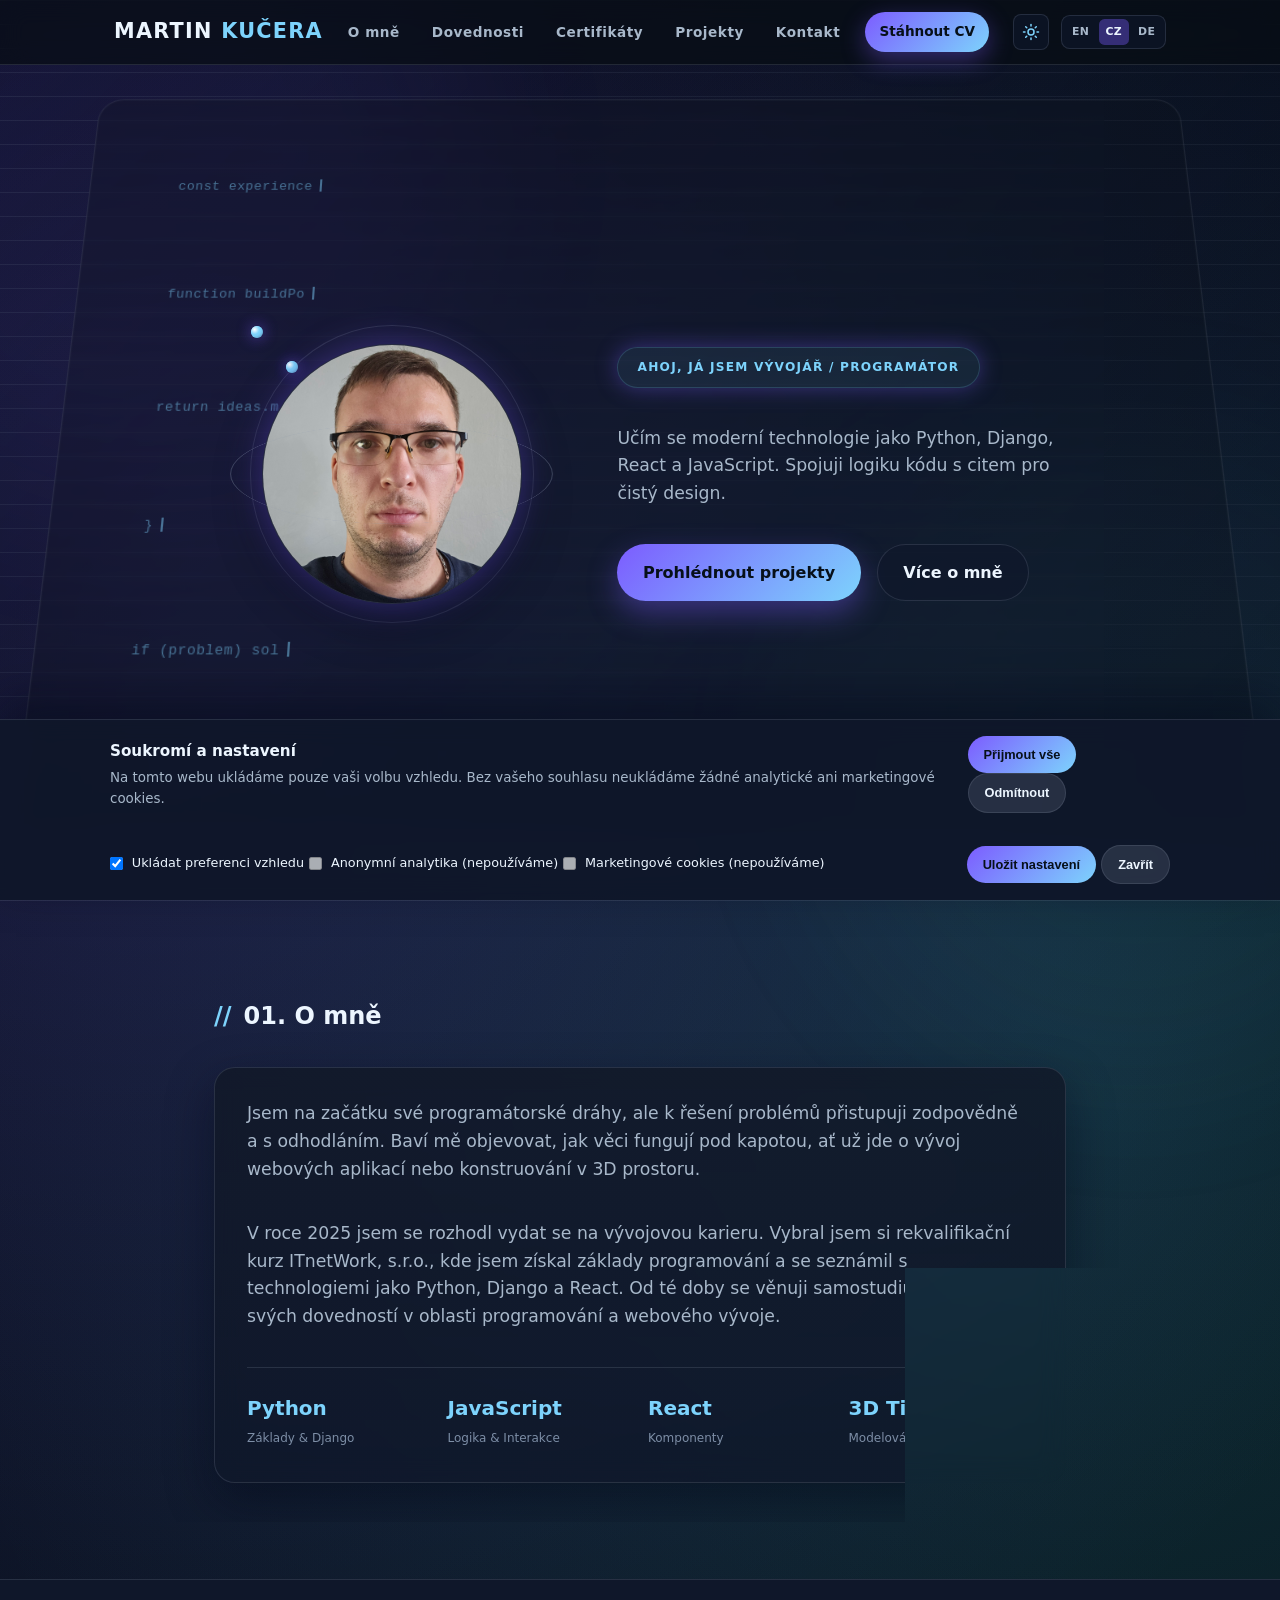
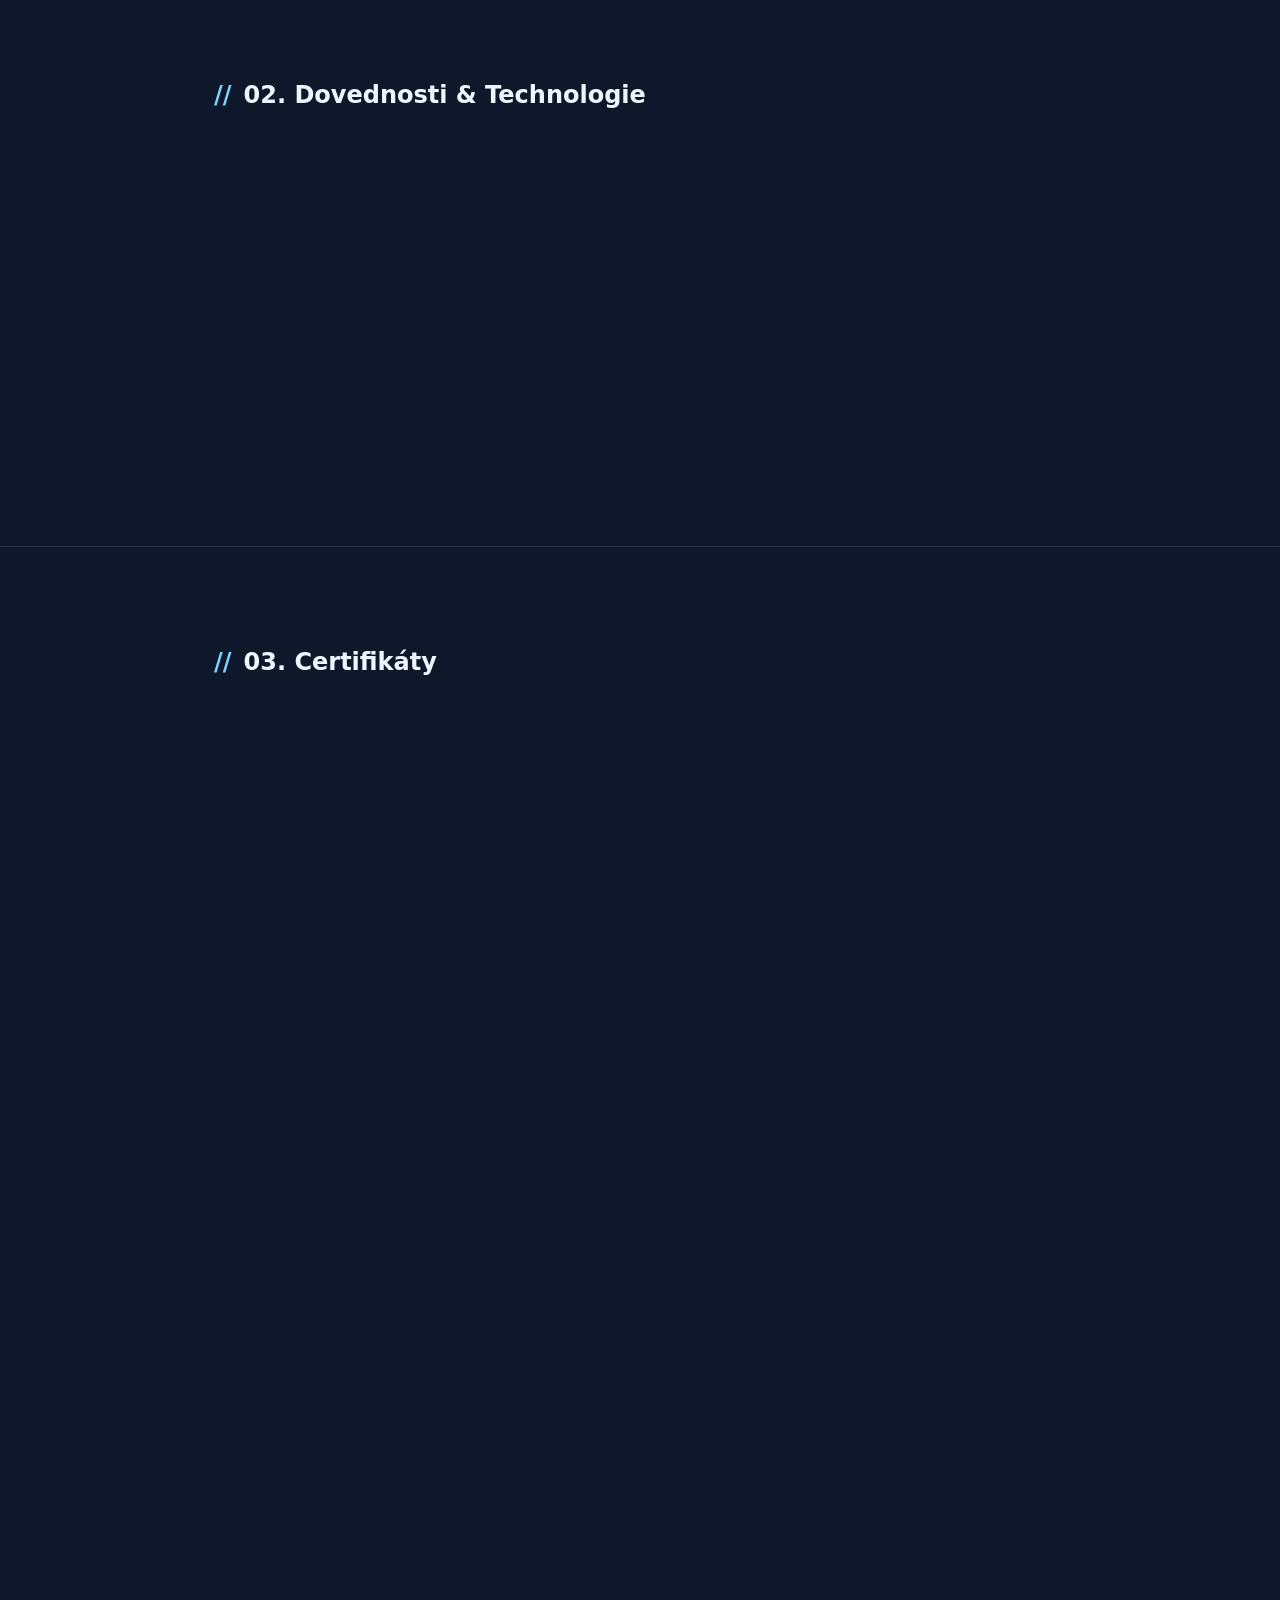
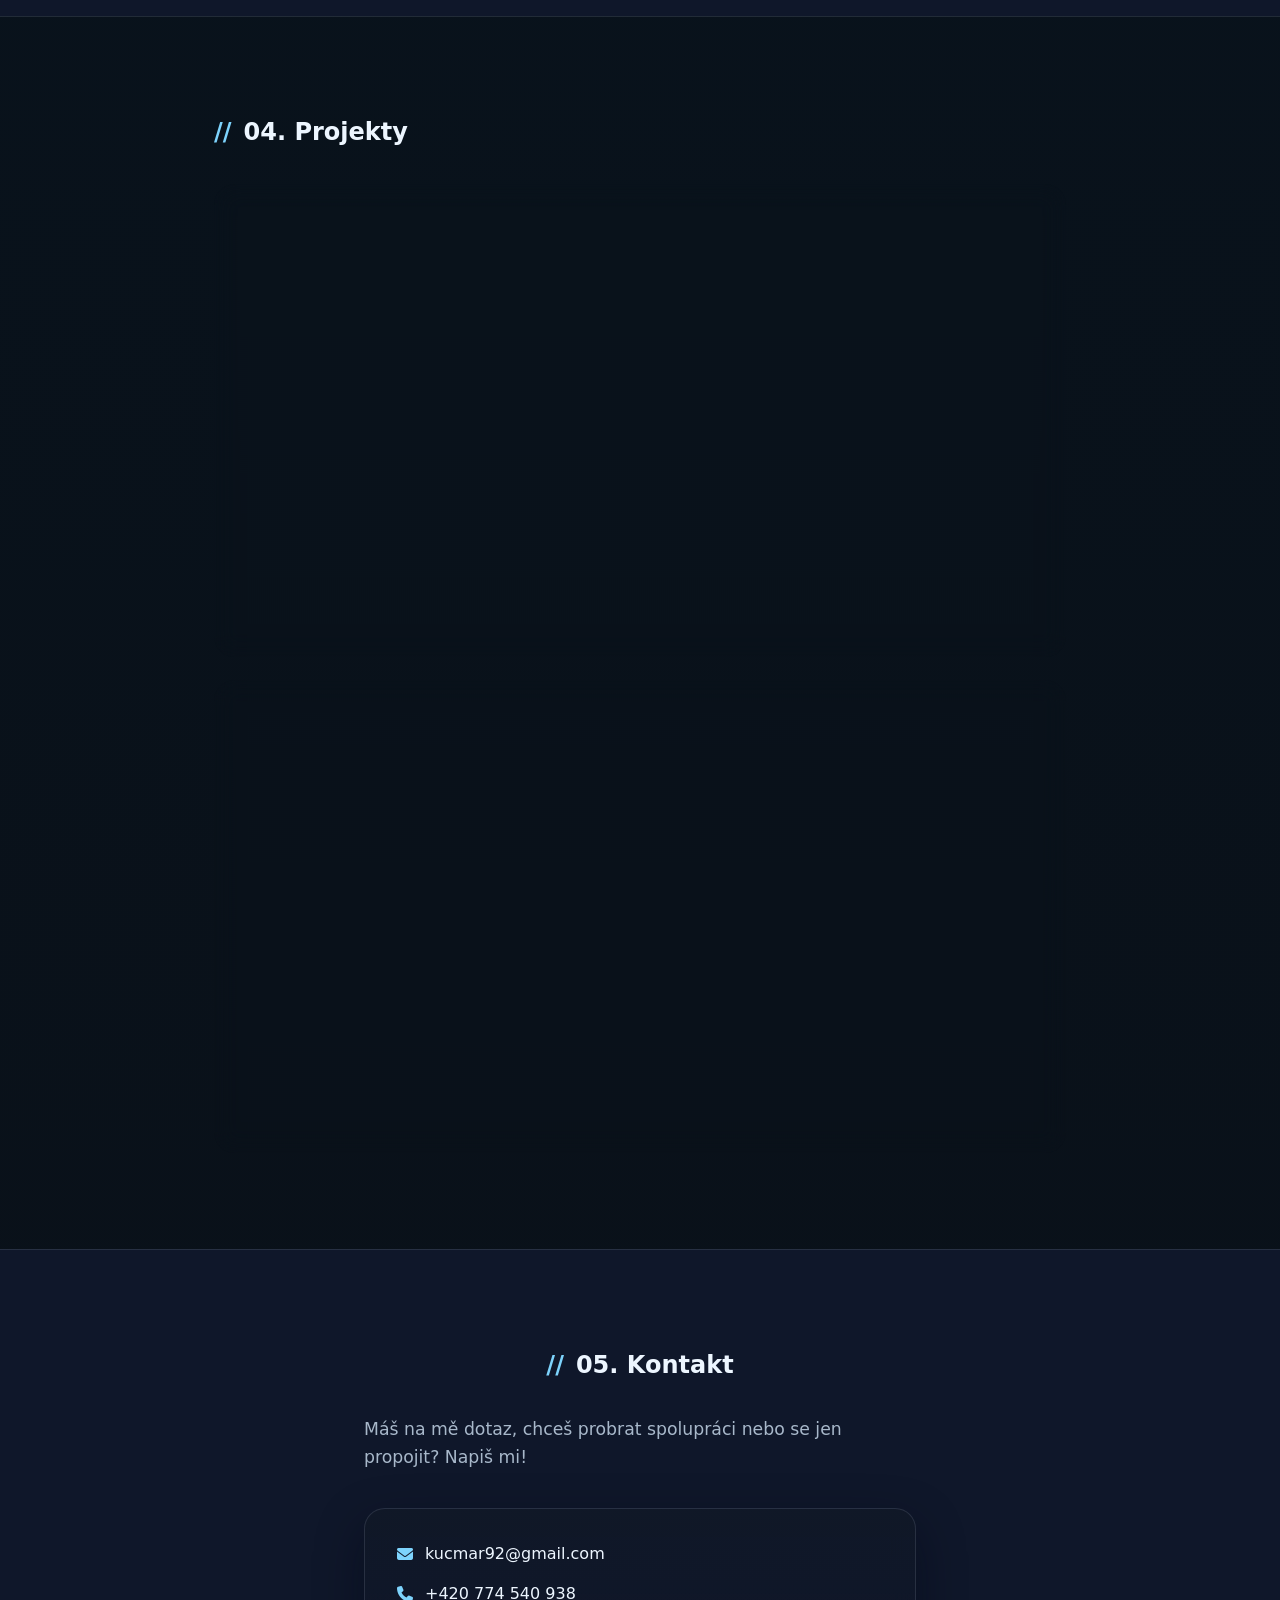
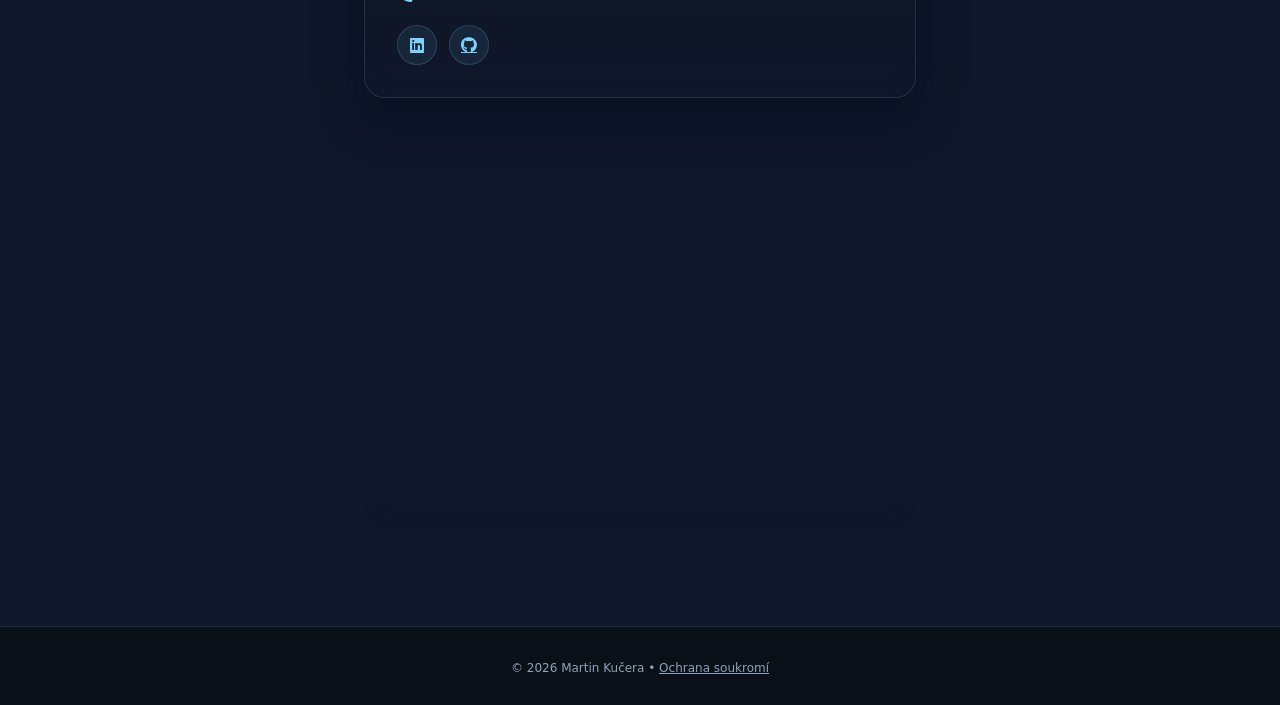
==== commit 293bfecd: "Edit GDPR banner" ====
--- a/index_cz.html
+++ b/index_cz.html
@@ -13,7 +13,7 @@
       href="https://cdnjs.cloudflare.com/ajax/libs/font-awesome/6.4.0/css/all.min.css"
     />
   </head>
-  <body data-language="cs">
+  <body data-language="cs" data-gdpr-title="Soukromí a nastavení" data-gdpr-description="Na tomto webu ukládáme pouze vaši volbu vzhledu. Bez vašeho souhlasu neukládáme žádné analytické ani marketingové cookies." data-gdpr-accept="Přijmout vše" data-gdpr-reject="Odmítnout" data-gdpr-theme="Ukládat preferenci vzhledu" data-gdpr-analytics="Anonymní analytika (nepoužíváme)" data-gdpr-marketing="Marketingové cookies (nepoužíváme)" data-gdpr-save="Uložit nastavení" data-gdpr-close="Zavřít">
     <!-- Navigace -->
     <nav class="navbar">
       <div class="nav-container">
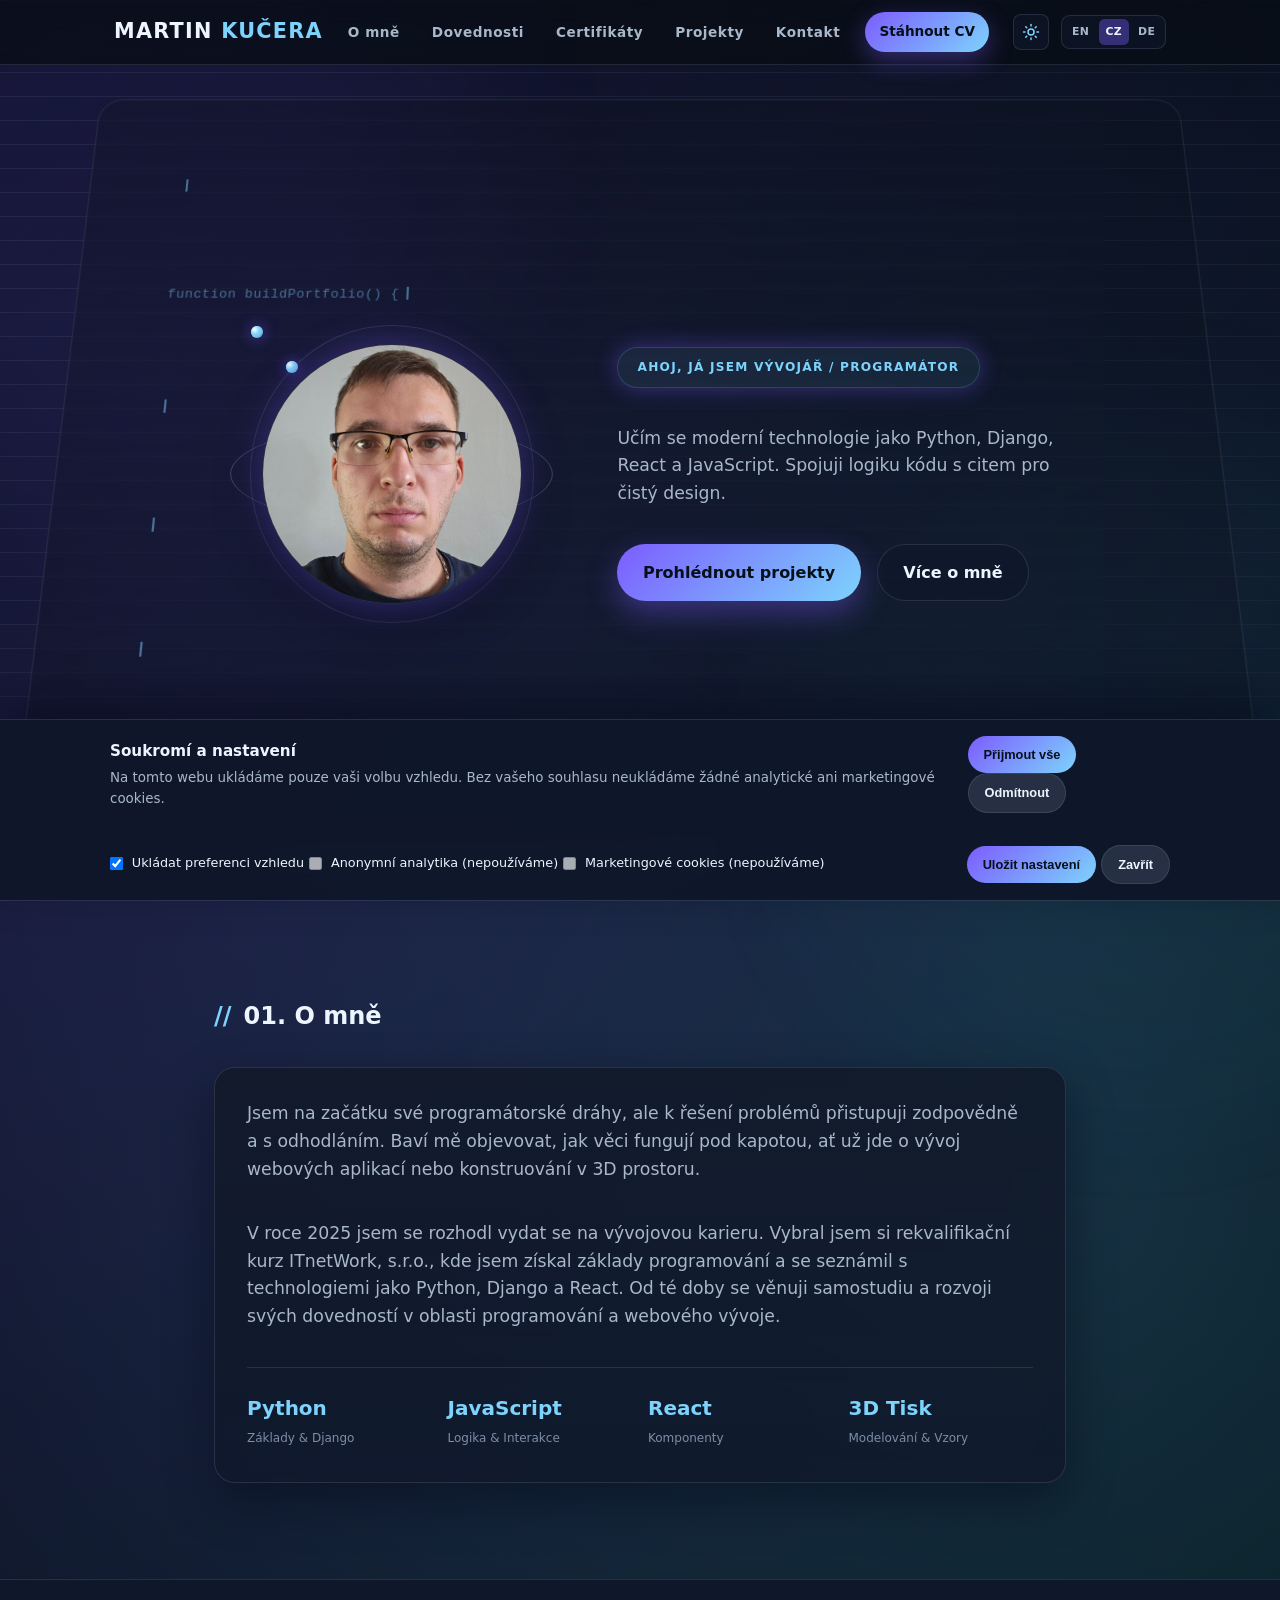
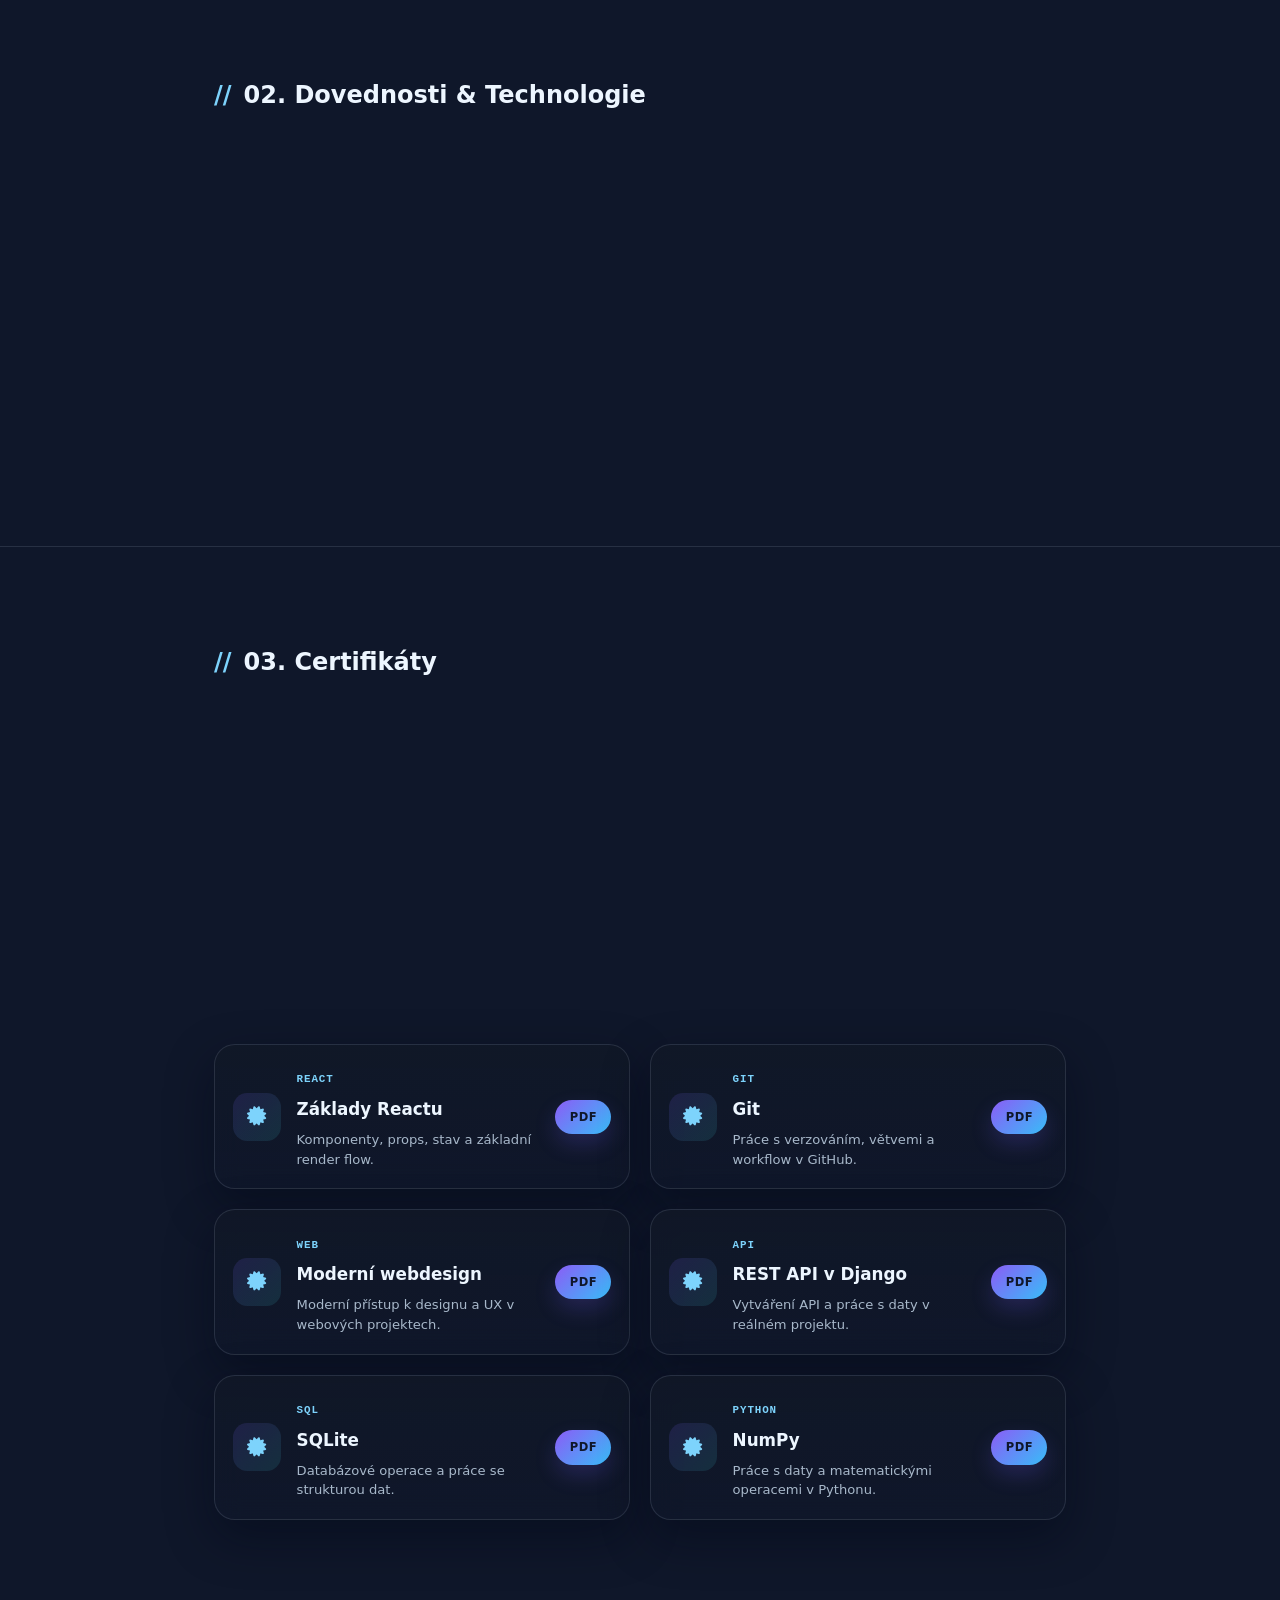
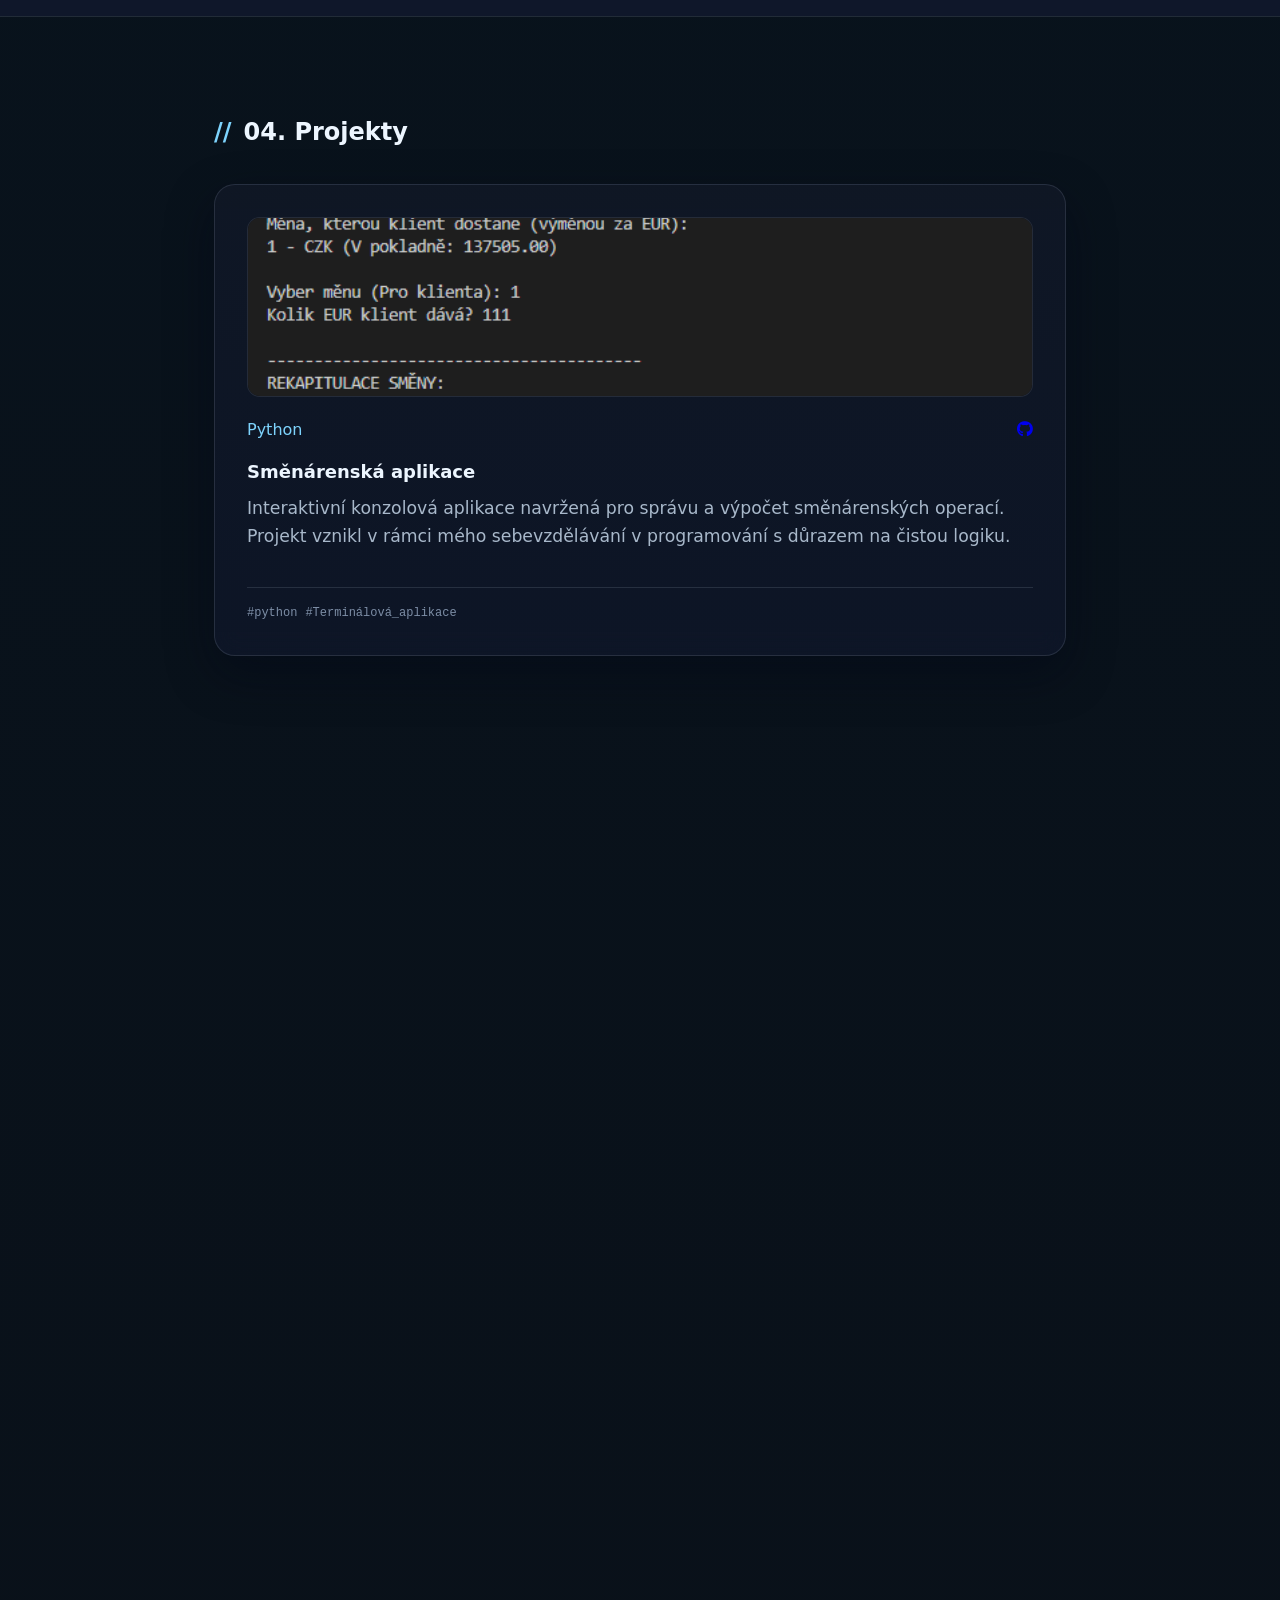
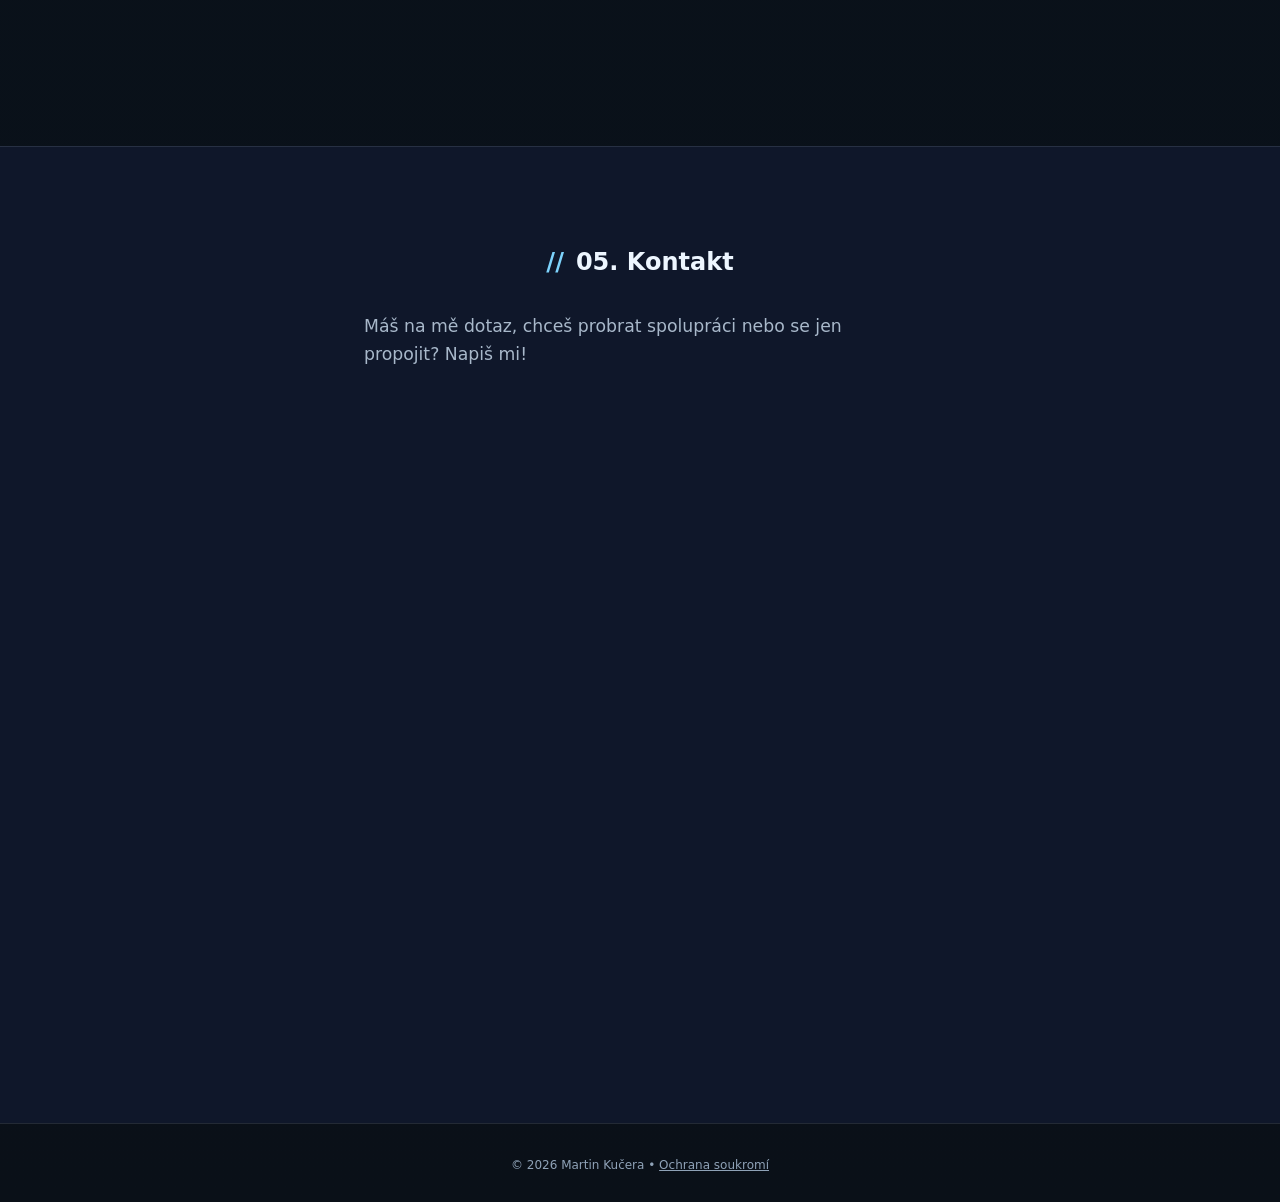
==== commit ead1bf83: "Correct EN, CZ and D mutations and add image" ====
--- a/index_cz.html
+++ b/index_cz.html
@@ -312,6 +312,7 @@
                   href="https://github.com/Martiaku/Smenarna_terminal_2"
                   class="project-link"
                   aria-label="GitHub repozitář - Směnárenská aplikace"
+                  rel="noopener noreferrer"
                   ><i class="fa-brands fa-github"></i
                 ></a>
               </div>
@@ -340,6 +341,7 @@
                   href="https://github.com/Martiaku/Sledovani_spotreby_energii_2"
                   class="project-link"
                   aria-label="GitHub repozitář - Sledování spotřeby energie"
+                  rel="noopener noreferrer"
                   ><i class="fa-brands fa-github"></i
                 ></a>
               </div>
@@ -354,6 +356,36 @@
               <span>#Terminálová_aplikace</span>
             </div>
           </div>
+
+          <!-- Projekt 3 -->
+          <div class="card project-card">
+            <div class="project-image-box">
+              <img src="images/nejenHasiciVP.png" alt="Web #nejenHasiciVP" loading="lazy" />
+            </div>
+            <div>
+              <div class="project-header">
+                <span class="tag">HTML, CSS, JS</span>
+                <a
+                  href="https://github.com/Martiaku/-nejenHasiciVP"
+                  class="project-link"
+                  aria-label="GitHub repozitář - web pro #nejenHasiciVP"
+                  target="_blank"
+                  rel="noopener noreferrer"
+                >
+                  <i class="fa-brands fa-github"></i>
+                </a>
+              </div>
+              <h3>Web pro #nejenHasiciVP</h3>
+              <p>
+                Vytvoření webu pro politickou stranu #nejenHasiciVP, bohužel tento web nebyl nasazen do produkce.
+              </p>
+            </div>
+            <div class="project-tags">
+              <span>#HTML</span>
+              <span>#CSS</span>
+              <span>#JavaScript</span>
+            </div>
+          </div>
         </div>
       </div>
     </section>
